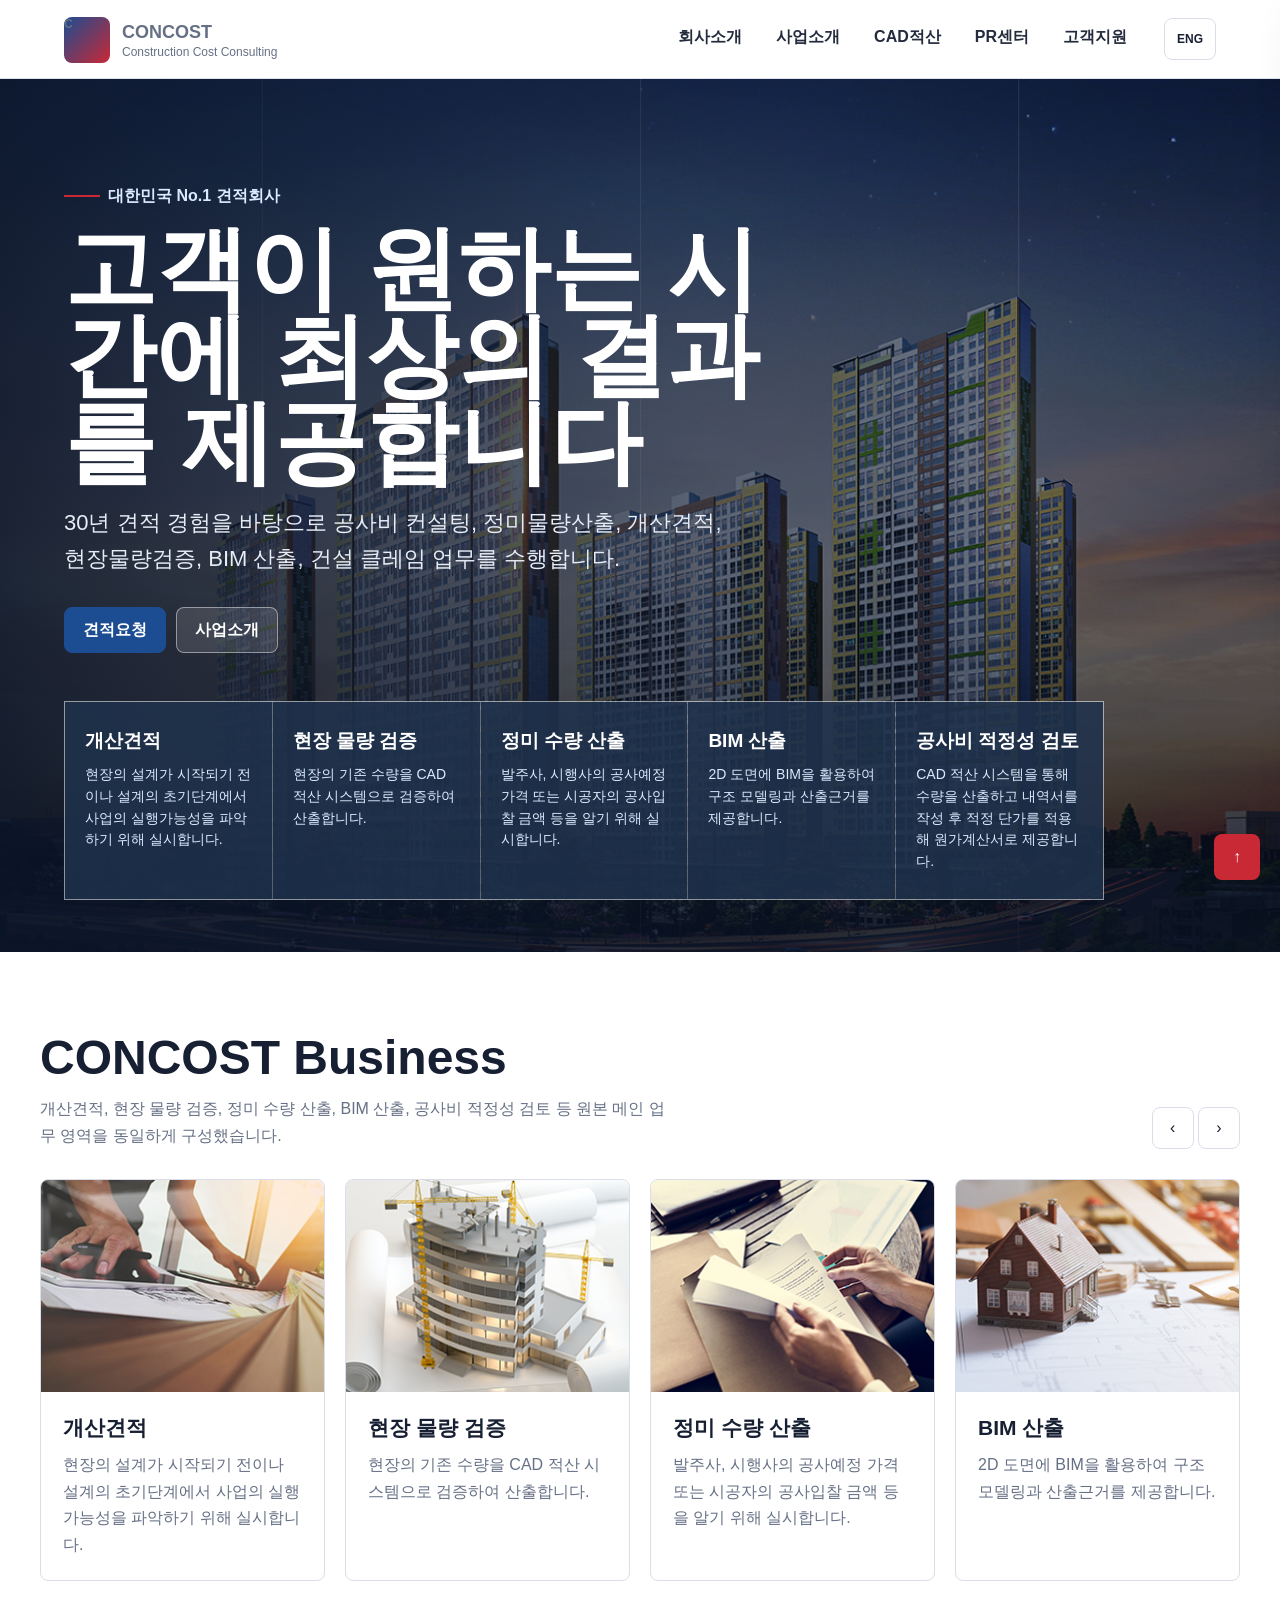
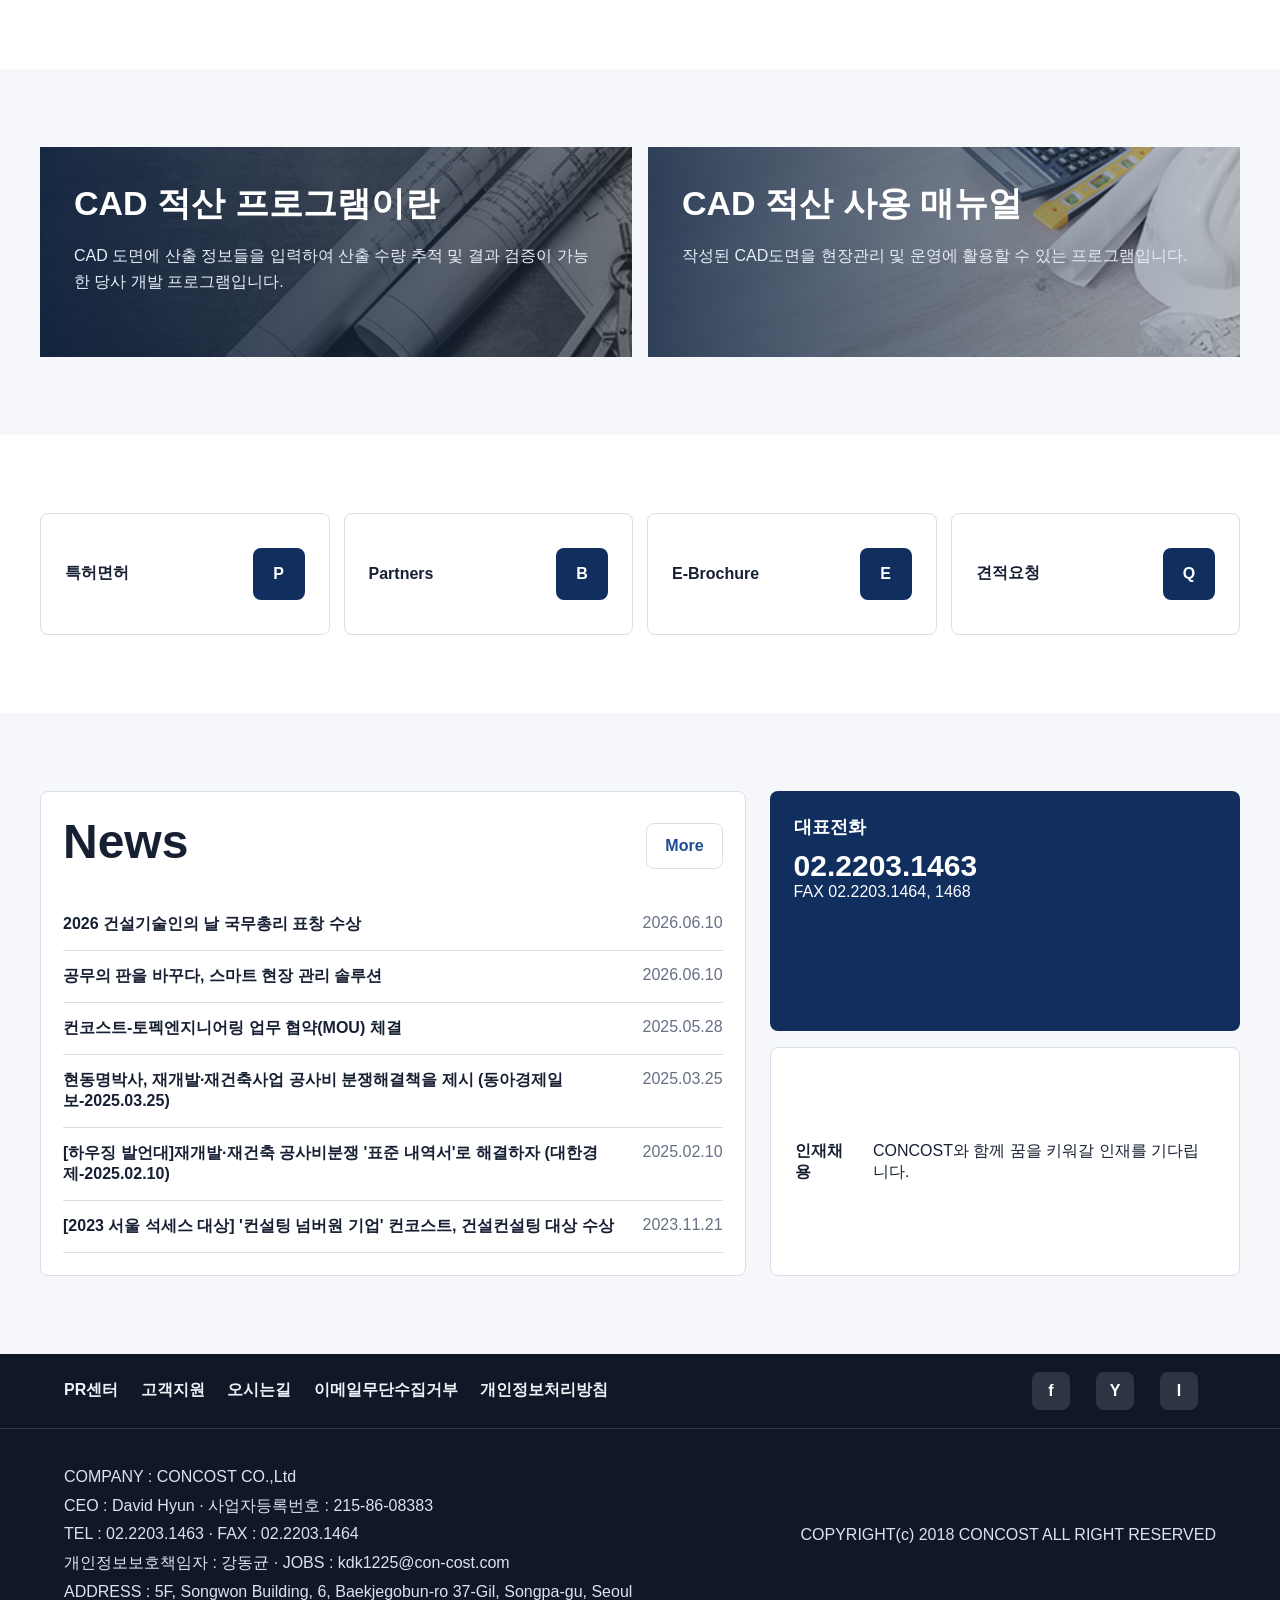
==== index.html @ 02d7a887 "Align pages with original CONCOST navigation" ====
<!doctype html>
<html lang="ko">
  <head>
    <meta charset="utf-8">
    <meta name="viewport" content="width=device-width, initial-scale=1">
    <title>CON COST</title>
    <meta name="description" content="공사비 컨설팅, 수량산출, 개산견적, 현장물량검증 전문 기업 CONCOST 웹사이트 복제본">
    <meta property="og:type" content="website">
    <meta property="og:title" content="CON COST">
    <meta property="og:description" content="공사비 컨설팅, 수량산출, CAD 적산, 견적요청">
    <meta property="og:image" content="images/main/visual0.jpg">
    <link rel="stylesheet" href="styles.css?v=20260616-2">
  </head>
  <body>
    <div id="app"></div>
    <script src="app.js?v=20260616-2"></script>
  </body>
</html>
---- styles.css ----
:root {
  --ink: #172033;
  --muted: #667085;
  --line: #d9dee8;
  --soft: #f5f7fb;
  --panel: #ffffff;
  --brand: #1c4d92;
  --brand-dark: #102f5e;
  --accent: #c92835;
  --green: #287c5b;
  --gold: #b27a28;
  --shadow: 0 16px 40px rgba(23, 32, 51, 0.12);
  --radius: 8px;
  font-family: "Pretendard", "Noto Sans KR", "Malgun Gothic", Arial, sans-serif;
}

* {
  box-sizing: border-box;
}

html {
  scroll-behavior: smooth;
}

body {
  margin: 0;
  color: var(--ink);
  background: #ffffff;
}

body.drawer-open {
  overflow: hidden;
}

a {
  color: inherit;
  text-decoration: none;
}

button,
input,
select,
textarea {
  font: inherit;
}

button {
  cursor: pointer;
}

.site-header {
  position: sticky;
  top: 0;
  z-index: 30;
  background: rgba(255, 255, 255, 0.96);
  border-bottom: 1px solid rgba(217, 222, 232, 0.85);
  backdrop-filter: blur(10px);
}

.topbar {
  display: flex;
  align-items: center;
  justify-content: space-between;
  gap: 20px;
  max-width: 1200px;
  min-height: 78px;
  margin: 0 auto;
  padding: 0 24px;
}

.brand {
  display: inline-flex;
  align-items: center;
  gap: 12px;
  min-width: 170px;
}

.brand-mark {
  display: grid;
  width: 46px;
  height: 46px;
  place-items: center;
  color: #fff;
  font-weight: 900;
  background: linear-gradient(135deg, var(--brand), var(--accent));
  border-radius: 8px;
}

.brand strong {
  display: block;
  font-size: 18px;
  letter-spacing: 0;
}

.brand span {
  display: block;
  margin-top: 2px;
  color: var(--muted);
  font-size: 12px;
}

.desktop-nav {
  display: flex;
  align-self: stretch;
  margin-left: auto;
}

.nav-item {
  position: relative;
  display: flex;
  align-items: center;
}

.nav-link {
  display: flex;
  align-items: center;
  height: 100%;
  padding: 0 17px;
  font-weight: 700;
  color: #232b3d;
  border-bottom: 3px solid transparent;
}

.nav-item:hover .nav-link,
.nav-link.active {
  color: var(--brand);
  border-bottom-color: var(--accent);
}

.dropdown {
  position: absolute;
  top: 78px;
  left: 50%;
  display: none;
  min-width: 220px;
  padding: 10px;
  background: #fff;
  border: 1px solid var(--line);
  border-radius: var(--radius);
  box-shadow: var(--shadow);
  transform: translateX(-50%);
}

.nav-item:hover .dropdown {
  display: block;
}

.dropdown a {
  display: block;
  padding: 11px 12px;
  color: #334155;
  border-radius: 6px;
}

.dropdown a:hover {
  color: var(--brand);
  background: var(--soft);
}

.subgroup {
  margin-top: 8px;
  padding-top: 8px;
  border-top: 1px solid var(--line);
}

.subgroup-title {
  display: block;
  padding: 4px 12px;
  color: var(--muted);
  font-size: 12px;
  font-weight: 800;
}

.header-actions {
  display: flex;
  align-items: center;
  gap: 8px;
}

.lang-toggle,
.menu-button,
.icon-button {
  display: inline-grid;
  min-width: 42px;
  height: 42px;
  place-items: center;
  color: var(--ink);
  background: #fff;
  border: 1px solid var(--line);
  border-radius: 8px;
}

.lang-toggle {
  padding: 0 12px;
  font-size: 12px;
  font-weight: 900;
  text-transform: uppercase;
}

.menu-button {
  display: none;
}

.drawer-backdrop {
  position: fixed;
  inset: 0;
  z-index: 38;
  display: none;
  background: rgba(15, 23, 42, 0.45);
}

.drawer {
  position: fixed;
  top: 0;
  right: 0;
  z-index: 40;
  width: min(88vw, 360px);
  height: 100dvh;
  padding: 22px;
  overflow-y: auto;
  background: #fff;
  box-shadow: var(--shadow);
  transform: translateX(105%);
  transition: transform 0.25s ease;
}

.drawer.open {
  transform: translateX(0);
}

.drawer-backdrop.open {
  display: block;
}

.drawer-head {
  display: flex;
  align-items: center;
  justify-content: space-between;
  margin-bottom: 22px;
}

.drawer-nav details {
  border-bottom: 1px solid var(--line);
}

.drawer-nav summary {
  padding: 15px 0;
  font-weight: 800;
  list-style: none;
  cursor: pointer;
}

.drawer-nav summary::-webkit-details-marker {
  display: none;
}

.drawer-nav a {
  display: block;
  padding: 10px 12px;
  color: #334155;
}

.drawer-group {
  display: block;
  padding: 10px 12px 4px;
  color: var(--brand);
  font-size: 13px;
}

.hero {
  position: relative;
  min-height: clamp(620px, 82vh, 780px);
  color: #fff;
  overflow: hidden;
  background: #111827;
}

.hero-bg {
  position: absolute;
  inset: 0;
  background-position: center;
  background-size: cover;
  transition: opacity 0.35s ease;
}

.hero-bg::after {
  position: absolute;
  inset: 0;
  content: "";
  background:
    linear-gradient(90deg, rgba(10, 20, 40, 0.88), rgba(10, 20, 40, 0.42) 55%, rgba(10, 20, 40, 0.2)),
    linear-gradient(0deg, rgba(10, 20, 40, 0.68), transparent 45%);
}

.hero-inner {
  position: relative;
  z-index: 1;
  max-width: 1200px;
  margin: 0 auto;
  padding: 104px 24px 52px;
}

.eyebrow {
  display: inline-flex;
  align-items: center;
  gap: 8px;
  margin-bottom: 18px;
  color: #dbeafe;
  font-weight: 800;
}

.eyebrow::before {
  width: 36px;
  height: 2px;
  content: "";
  background: var(--accent);
}

.hero h1 {
  max-width: 780px;
  margin: 0 0 18px;
  font-size: clamp(44px, 8vw, 92px);
  line-height: 0.95;
  letter-spacing: 0;
}

.hero p {
  max-width: 660px;
  margin: 0 0 30px;
  color: #e6edf7;
  font-size: clamp(17px, 2.2vw, 22px);
  line-height: 1.65;
}

.hero-actions {
  display: flex;
  flex-wrap: wrap;
  gap: 10px;
  margin-bottom: 48px;
}

.button {
  display: inline-flex;
  align-items: center;
  justify-content: center;
  min-height: 46px;
  padding: 0 18px;
  color: #fff;
  font-weight: 800;
  background: var(--brand);
  border: 1px solid var(--brand);
  border-radius: 8px;
}

.button:hover {
  filter: brightness(1.06);
}

.button.secondary {
  color: #fff;
  background: rgba(255, 255, 255, 0.12);
  border-color: rgba(255, 255, 255, 0.45);
}

.button.ghost {
  color: var(--brand);
  background: #fff;
  border-color: var(--line);
}

.quick-grid {
  display: grid;
  grid-template-columns: repeat(5, minmax(130px, 1fr));
  gap: 1px;
  max-width: 1040px;
  background: rgba(255, 255, 255, 0.32);
  border: 1px solid rgba(255, 255, 255, 0.32);
}

.quick-card {
  min-height: 168px;
  padding: 26px 20px;
  background: rgba(11, 31, 61, 0.78);
  transition: background 0.2s ease, transform 0.2s ease;
}

.quick-card:hover {
  background: rgba(201, 40, 53, 0.84);
  transform: translateY(-3px);
}

.quick-card strong {
  display: block;
  margin-bottom: 10px;
  font-size: 19px;
}

.quick-card span {
  color: #dbeafe;
  font-size: 14px;
  line-height: 1.55;
}

.section {
  padding: 78px 24px;
}

.section.alt {
  background: var(--soft);
}

.container {
  max-width: 1200px;
  margin: 0 auto;
}

.section-head {
  display: flex;
  align-items: end;
  justify-content: space-between;
  gap: 20px;
  margin-bottom: 30px;
}

.section-head h2,
.sub-title h1 {
  margin: 0;
  font-size: clamp(30px, 4vw, 48px);
  letter-spacing: 0;
}

.section-head p,
.sub-title p {
  max-width: 640px;
  margin: 10px 0 0;
  color: var(--muted);
  line-height: 1.7;
}

.business-rail {
  position: relative;
  overflow: hidden;
}

.business-track {
  display: grid;
  grid-auto-columns: calc((100% - 60px) / 4);
  grid-auto-flow: column;
  gap: 20px;
  overflow-x: auto;
  scroll-snap-type: x mandatory;
  scrollbar-width: thin;
  padding-bottom: 10px;
}

.service-card,
.info-card,
.board-card,
.download-card {
  background: #fff;
  border: 1px solid var(--line);
  border-radius: var(--radius);
  overflow: hidden;
}

.service-card {
  scroll-snap-align: start;
}

.service-card img {
  width: 100%;
  aspect-ratio: 4 / 3;
  object-fit: cover;
  display: block;
}

.service-card .body,
.info-card,
.board-card,
.download-card {
  padding: 22px;
}

.service-card h3,
.info-card h3,
.board-card h3,
.download-card h3 {
  margin: 0 0 10px;
  font-size: 21px;
}

.service-card p,
.info-card p,
.board-card p,
.download-card p {
  margin: 0;
  color: var(--muted);
  line-height: 1.65;
}

.banner-pair {
  display: grid;
  grid-template-columns: repeat(2, 1fr);
  gap: 16px;
}

.feature-banner {
  position: relative;
  min-height: 210px;
  padding: 34px;
  overflow: hidden;
  color: #fff;
  background-position: center;
  background-size: cover;
}

.feature-banner::before {
  position: absolute;
  inset: 0;
  content: "";
  background: linear-gradient(90deg, rgba(11, 31, 61, 0.84), rgba(11, 31, 61, 0.24));
}

.feature-banner > * {
  position: relative;
  z-index: 1;
}

.feature-banner h3 {
  max-width: 520px;
  margin: 0 0 12px;
  font-size: clamp(24px, 3vw, 34px);
}

.feature-banner p {
  max-width: 520px;
  color: #e7eef8;
  line-height: 1.65;
}

.gateway {
  display: grid;
  grid-template-columns: repeat(4, 1fr);
  gap: 14px;
}

.gate-link {
  display: flex;
  min-height: 122px;
  align-items: center;
  justify-content: space-between;
  gap: 18px;
  padding: 24px;
  background: #fff;
  border: 1px solid var(--line);
  border-radius: var(--radius);
}

.gate-link:hover {
  border-color: var(--brand);
  box-shadow: var(--shadow);
}

.gate-icon {
  display: grid;
  width: 52px;
  height: 52px;
  place-items: center;
  color: #fff;
  font-weight: 900;
  background: var(--brand-dark);
  border-radius: 8px;
}

.latest-grid {
  display: grid;
  grid-template-columns: 1.2fr 0.8fr;
  gap: 24px;
}

.news-list {
  margin: 0;
  padding: 0;
  list-style: none;
}

.news-list li {
  display: grid;
  grid-template-columns: 1fr auto;
  gap: 18px;
  padding: 15px 0;
  border-bottom: 1px solid var(--line);
}

.news-list a {
  font-weight: 700;
}

.news-list time {
  color: var(--muted);
  white-space: nowrap;
}

.contact-box {
  display: grid;
  gap: 16px;
}

.contact-panel {
  padding: 24px;
  color: #fff;
  background: var(--brand-dark);
  border-radius: var(--radius);
}

.contact-panel strong {
  display: block;
  margin-bottom: 10px;
  font-size: 18px;
}

.contact-panel .tel {
  font-size: 30px;
  font-weight: 900;
}

.sub-hero {
  color: #fff;
  background:
    linear-gradient(90deg, rgba(16, 47, 94, 0.9), rgba(16, 47, 94, 0.45)),
    var(--sub-image, url("./images/sub/sub-visual1.jpg")) center / cover;
}

.sub-hero .container {
  min-height: 270px;
  display: flex;
  flex-direction: column;
  justify-content: center;
  padding: 46px 24px;
}

.breadcrumb {
  display: flex;
  flex-wrap: wrap;
  gap: 8px;
  margin-bottom: 22px;
  color: #dbeafe;
  font-size: 14px;
}

.breadcrumb span::after {
  content: "/";
  margin-left: 8px;
  opacity: 0.55;
}

.breadcrumb span:last-child::after {
  display: none;
}

.sub-title h1 {
  color: #fff;
}

.sub-title p {
  color: #e6edf7;
}

.tabs {
  display: flex;
  flex-wrap: wrap;
  gap: 8px;
  margin-bottom: 28px;
}

.tab {
  padding: 10px 14px;
  color: #475569;
  background: #fff;
  border: 1px solid var(--line);
  border-radius: 8px;
}

.tab.active {
  color: #fff;
  background: var(--brand);
  border-color: var(--brand);
}

.grid-2,
.grid-3 {
  display: grid;
  gap: 18px;
}

.grid-2 {
  grid-template-columns: repeat(2, minmax(0, 1fr));
}

.grid-3 {
  grid-template-columns: repeat(3, minmax(0, 1fr));
}

.timeline {
  display: grid;
  gap: 14px;
  margin: 0;
  padding: 0;
  list-style: none;
}

.timeline li {
  display: grid;
  grid-template-columns: 90px 1fr;
  gap: 18px;
  padding: 18px;
  background: #fff;
  border: 1px solid var(--line);
  border-radius: var(--radius);
}

.timeline strong {
  color: var(--brand);
}

.org-chart {
  display: grid;
  grid-template-columns: repeat(4, 1fr);
  gap: 14px;
}

.org-node {
  padding: 20px;
  text-align: center;
  background: #fff;
  border: 1px solid var(--line);
  border-radius: var(--radius);
}

.org-node.primary {
  grid-column: 1 / -1;
  color: #fff;
  background: var(--brand-dark);
}

.map-panel {
  display: grid;
  min-height: 280px;
  place-items: center;
  color: #fff;
  text-align: center;
  background:
    linear-gradient(135deg, rgba(28, 77, 146, 0.9), rgba(40, 124, 91, 0.78)),
    url("./images/main/visual2.jpg") center / cover;
  border-radius: var(--radius);
}

.cad-feature {
  text-align: center;
}

.cad-feature img {
  max-width: 100%;
  height: 92px;
  object-fit: contain;
  margin-bottom: 14px;
}

.cad-feature .badge {
  display: inline-grid;
  width: 72px;
  height: 72px;
  margin-bottom: 14px;
  place-items: center;
  color: #fff;
  font-weight: 900;
  background: var(--green);
  border-radius: 8px;
}

.board-tools {
  display: flex;
  align-items: center;
  justify-content: space-between;
  gap: 14px;
  margin-bottom: 18px;
}

.search-box {
  display: flex;
  gap: 8px;
  width: min(100%, 520px);
}

.search-box select,
.search-box input,
.form-grid input,
.form-grid select,
.form-grid textarea {
  min-height: 44px;
  width: 100%;
  padding: 10px 12px;
  color: var(--ink);
  background: #fff;
  border: 1px solid var(--line);
  border-radius: 8px;
}

.search-box button {
  min-width: 76px;
  color: #fff;
  background: var(--brand);
  border: 0;
  border-radius: 8px;
}

.board-table {
  width: 100%;
  border-collapse: collapse;
  background: #fff;
  border-top: 2px solid var(--brand-dark);
}

.board-table th,
.board-table td {
  padding: 15px 12px;
  text-align: center;
  border-bottom: 1px solid var(--line);
}

.board-table th {
  color: #334155;
  background: #f8fafc;
}

.board-table td.title {
  text-align: left;
  font-weight: 700;
}

.board-table tr:hover td {
  background: #fbfdff;
}

.pagination {
  display: flex;
  justify-content: center;
  gap: 6px;
  margin-top: 22px;
}

.pagination button {
  min-width: 40px;
  height: 40px;
  background: #fff;
  border: 1px solid var(--line);
  border-radius: 8px;
}

.pagination button.active {
  color: #fff;
  background: var(--brand);
  border-color: var(--brand);
}

.detail-head {
  padding-bottom: 18px;
  border-bottom: 1px solid var(--line);
}

.detail-head h2 {
  margin: 0 0 12px;
  font-size: clamp(26px, 4vw, 38px);
}

.detail-meta {
  display: flex;
  flex-wrap: wrap;
  gap: 12px;
  color: var(--muted);
}

.detail-body {
  padding: 30px 0;
  color: #334155;
  line-height: 1.9;
}

.privacy-box {
  max-height: 210px;
  overflow: auto;
  padding: 18px;
  color: #475569;
  line-height: 1.75;
  background: #f8fafc;
  border: 1px solid var(--line);
  border-radius: var(--radius);
}

.form-grid {
  display: grid;
  grid-template-columns: 150px 1fr;
  gap: 12px 18px;
  align-items: center;
  margin-top: 18px;
}

.form-grid label {
  font-weight: 800;
}

.form-grid textarea {
  min-height: 160px;
  resize: vertical;
}

.field-row {
  display: grid;
  grid-template-columns: 1fr auto 1fr minmax(120px, 160px);
  gap: 8px;
  align-items: center;
}

.phone-row {
  display: grid;
  grid-template-columns: 1fr auto 1fr auto 1fr;
  gap: 8px;
  align-items: center;
}

.agree-line {
  display: flex;
  gap: 8px;
  align-items: center;
  margin-top: 12px;
  font-weight: 700;
}

.form-message {
  margin-top: 16px;
  padding: 14px;
  border-radius: var(--radius);
  display: none;
}

.form-message.ok {
  display: block;
  color: #14532d;
  background: #dcfce7;
}

.form-message.error {
  display: block;
  color: #7f1d1d;
  background: #fee2e2;
}

.site-footer {
  color: #dbe3ef;
  background: #101828;
}

.footer-links {
  border-bottom: 1px solid rgba(255, 255, 255, 0.12);
}

.footer-links .container,
.footer-body {
  display: flex;
  flex-wrap: wrap;
  align-items: center;
  justify-content: space-between;
  gap: 18px;
}

.footer-links .container {
  padding: 18px 24px;
}

.footer-links a {
  margin-right: 18px;
  color: #eef2f7;
  font-weight: 700;
}

.footer-body {
  max-width: 1200px;
  margin: 0 auto;
  padding: 34px 24px;
}

.footer-body address {
  font-style: normal;
  line-height: 1.8;
}

.sns {
  display: flex;
  gap: 8px;
}

.sns a {
  display: grid;
  width: 38px;
  height: 38px;
  place-items: center;
  color: #fff;
  font-weight: 900;
  background: rgba(255, 255, 255, 0.12);
  border-radius: 8px;
}

.gotop {
  position: fixed;
  right: 20px;
  bottom: 20px;
  z-index: 25;
  display: grid;
  width: 46px;
  height: 46px;
  place-items: center;
  color: #fff;
  background: var(--accent);
  border: 0;
  border-radius: 8px;
  box-shadow: var(--shadow);
}

.empty {
  padding: 34px;
  color: var(--muted);
  text-align: center;
  background: #fff;
  border: 1px solid var(--line);
  border-radius: var(--radius);
}

.asset-page-image {
  display: block;
  width: 100%;
  max-width: 100%;
  border: 1px solid var(--line);
  border-radius: var(--radius);
  background: #fff;
}

.asset-page-image.wide {
  margin-bottom: 22px;
}

.sign-image {
  display: block;
  width: 140px;
  margin-top: 24px;
  margin-left: auto;
}

.origin-list {
  margin: 12px 0 0;
  padding-left: 20px;
  color: #475569;
  line-height: 1.85;
}

.block-title {
  margin: 34px 0 16px;
  font-size: 24px;
}

.business-detail {
  display: grid;
  grid-template-columns: minmax(0, 1.05fr) minmax(320px, 0.95fr);
  gap: 22px;
  align-items: start;
}

.detail-media {
  display: grid;
  gap: 12px;
}

.detail-media img {
  width: 100%;
  border: 1px solid var(--line);
  border-radius: var(--radius);
  background: #fff;
}

.result-grid,
.certificate-grid {
  display: grid;
  grid-template-columns: repeat(3, minmax(0, 1fr));
  gap: 14px;
}

.result-card {
  display: grid;
  gap: 8px;
  min-height: 150px;
  padding: 20px;
  background: #fff;
  border: 1px solid var(--line);
  border-radius: var(--radius);
}

.result-card strong {
  font-size: 18px;
}

.result-card span {
  color: var(--muted);
}

@media (max-width: 980px) {
  .desktop-nav {
    display: none;
  }

  .menu-button {
    display: inline-grid;
  }

  .hero {
    min-height: auto;
  }

  .quick-grid,
  .gateway,
  .grid-3,
  .org-chart {
    grid-template-columns: repeat(2, 1fr);
  }

  .business-track {
    grid-auto-columns: calc((100% - 20px) / 2);
  }

  .latest-grid,
  .banner-pair,
  .grid-2,
  .business-detail {
    grid-template-columns: 1fr;
  }

  .result-grid,
  .certificate-grid {
    grid-template-columns: repeat(2, minmax(0, 1fr));
  }
}

@media (max-width: 680px) {
  .topbar {
    min-height: 68px;
    padding: 0 16px;
  }

  .brand span {
    display: none;
  }

  .hero-inner {
    padding: 74px 18px 34px;
  }

  .quick-grid,
  .gateway,
  .grid-3,
  .org-chart,
  .result-grid,
  .certificate-grid {
    grid-template-columns: 1fr;
  }

  .quick-card {
    min-height: 120px;
  }

  .section {
    padding: 54px 18px;
  }

  .section-head,
  .board-tools {
    align-items: stretch;
    flex-direction: column;
  }

  .business-track {
    grid-auto-columns: 85%;
  }

  .sub-hero .container {
    min-height: 220px;
    padding: 34px 18px;
  }

  .board-table thead {
    display: none;
  }

  .board-table,
  .board-table tbody,
  .board-table tr,
  .board-table td {
    display: block;
    width: 100%;
  }

  .board-table tr {
    border-bottom: 1px solid var(--line);
  }

  .board-table td {
    display: flex;
    justify-content: space-between;
    gap: 14px;
    border-bottom: 0;
    text-align: right;
  }

  .board-table td::before {
    content: attr(data-label);
    color: var(--muted);
    font-weight: 800;
  }

  .board-table td.title {
    text-align: right;
  }

  .search-box,
  .field-row,
  .phone-row,
  .form-grid {
    grid-template-columns: 1fr;
  }

  .field-row span,
  .phone-row span {
    display: none;
  }

  .form-grid label {
    margin-top: 8px;
  }
}
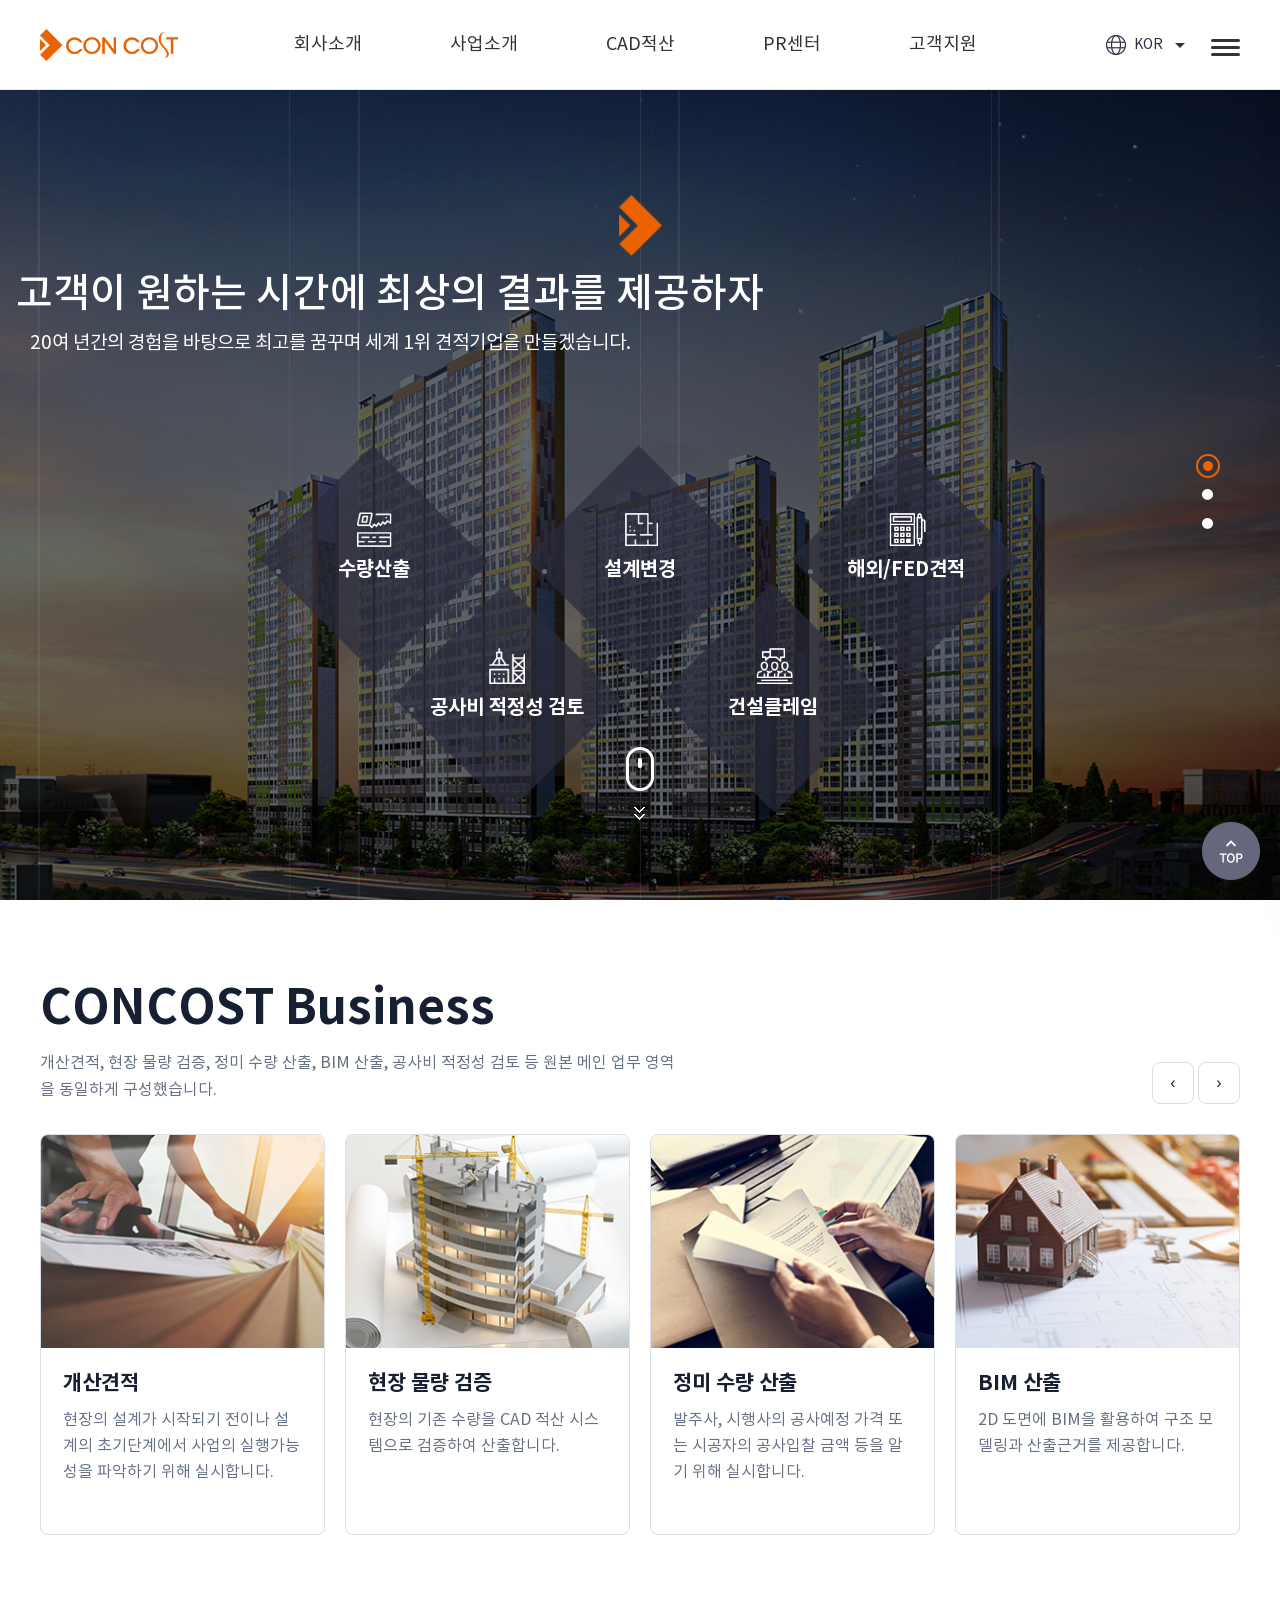
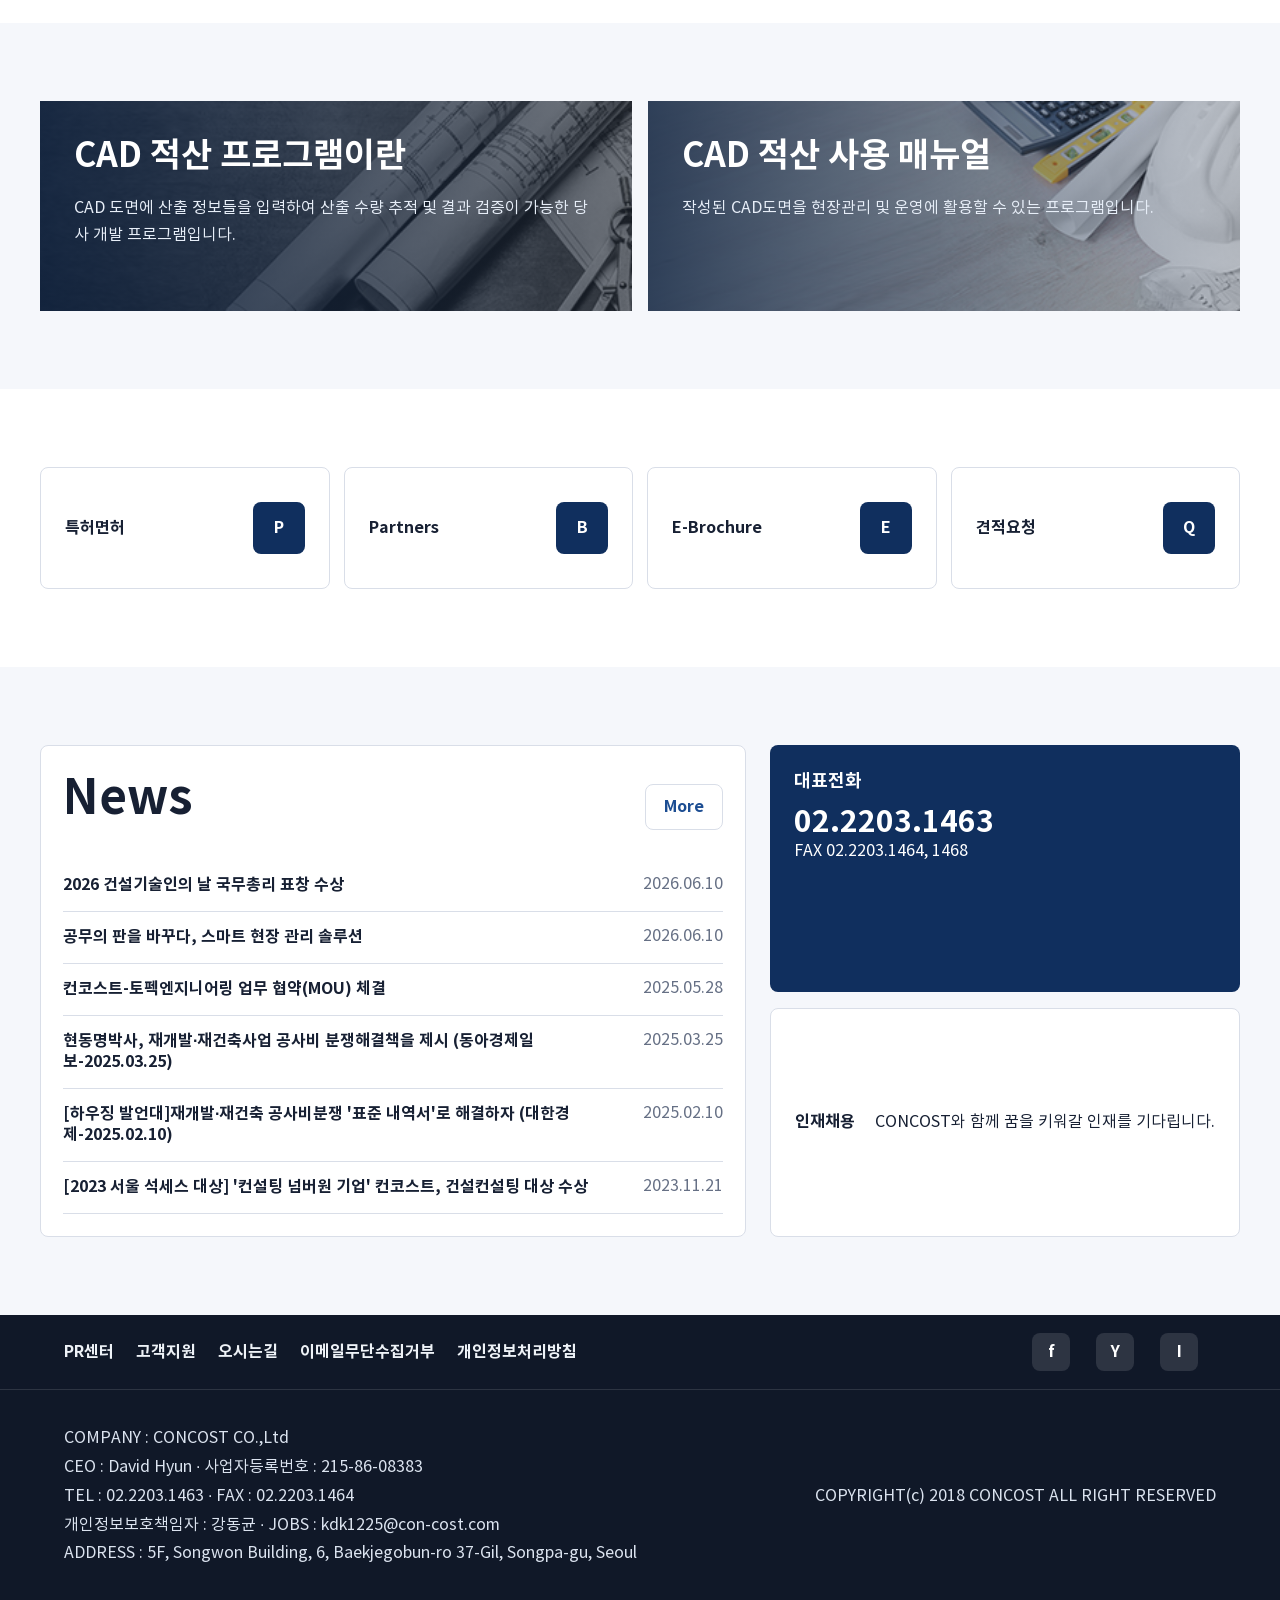
==== commit 9c58d0ea: "Match original header and hero styling" ====
--- a/index.html
+++ b/index.html
@@ -9,10 +9,10 @@
     <meta property="og:title" content="CON COST">
     <meta property="og:description" content="공사비 컨설팅, 수량산출, CAD 적산, 견적요청">
     <meta property="og:image" content="images/main/visual0.jpg">
-    <link rel="stylesheet" href="styles.css?v=20260616-2">
+    <link rel="stylesheet" href="styles.css?v=20260616-4">
   </head>
   <body>
     <div id="app"></div>
-    <script src="app.js?v=20260616-2"></script>
+    <script src="app.js?v=20260616-4"></script>
   </body>
 </html>
--- a/styles.css
+++ b/styles.css
@@ -11,7 +11,37 @@
   --gold: #b27a28;
   --shadow: 0 16px 40px rgba(23, 32, 51, 0.12);
   --radius: 8px;
-  font-family: "Pretendard", "Noto Sans KR", "Malgun Gothic", Arial, sans-serif;
+  font-family: noto, "Noto Sans KR", "Malgun Gothic", Arial, sans-serif;
+}
+
+@font-face {
+  font-family: noto;
+  src: url("./font/notokr-regular.woff") format("woff");
+  font-weight: 400;
+}
+
+@font-face {
+  font-family: noto;
+  src: url("./font/notokr-light.woff") format("woff");
+  font-weight: 100;
+}
+
+@font-face {
+  font-family: noto;
+  src: url("./font/notokr-demilight.woff") format("woff");
+  font-weight: 200;
+}
+
+@font-face {
+  font-family: noto;
+  src: url("./font/notokr-medium.woff") format("woff");
+  font-weight: 300;
+}
+
+@font-face {
+  font-family: noto;
+  src: url("./font/notokr-bold.woff") format("woff");
+  font-weight: 600;
 }
 
 * {
@@ -1244,3 +1274,558 @@
     margin-top: 8px;
   }
 }
+
+/* Original CONCOST header and main visual alignment */
+body,
+button,
+input,
+select,
+textarea {
+  font-family: noto, dotum, gullim, Tahoma, Arial, Helvetica, sans-serif;
+}
+
+.site-header {
+  position: relative;
+  z-index: 80;
+  height: 90px;
+  background: #fff;
+  border-bottom: 1px solid rgba(0, 0, 0, 0.1);
+  backdrop-filter: none;
+}
+
+.topbar {
+  position: relative;
+  width: 1200px;
+  max-width: none;
+  height: 90px;
+  min-height: 90px;
+  margin: 0 auto;
+  padding: 0;
+}
+
+.brand {
+  position: absolute;
+  top: 29px;
+  left: 0;
+  display: block;
+  min-width: 0;
+  height: 32px;
+  line-height: 0;
+}
+
+.brand-logo {
+  display: block;
+  width: auto;
+  height: 32px;
+}
+
+.desktop-nav {
+  position: absolute;
+  top: 0;
+  left: 210px;
+  display: flex;
+  align-self: auto;
+  height: 90px;
+  margin-left: 0;
+}
+
+.nav-item {
+  display: inline-block;
+}
+
+.nav-link {
+  height: 90px;
+  padding: 0 44px;
+  color: #333;
+  font-size: 18px;
+  font-weight: 400;
+  line-height: 90px;
+  border-bottom: 0;
+}
+
+.nav-item:hover .nav-link,
+.nav-link.active {
+  color: #eb6300;
+  border-bottom: 0;
+}
+
+.dropdown {
+  display: none !important;
+}
+
+.header-actions {
+  position: absolute;
+  top: 25px;
+  right: 0;
+  gap: 26px;
+}
+
+.lang-toggle {
+  min-width: 79px;
+  height: 40px;
+  padding: 0 22px 0 28px;
+  color: #2e3144;
+  font-size: 14px;
+  font-weight: 400;
+  line-height: 40px;
+  text-transform: uppercase;
+  background:
+    url("./images/layout/hd-lan-ico.png") no-repeat 0 center,
+    url("./images/layout/hd-lan-spr.png") no-repeat right center;
+  border: 0;
+  border-radius: 0;
+}
+
+.menu-button {
+  display: grid;
+  width: 29px;
+  min-width: 29px;
+  height: 21px;
+  margin-top: 9px;
+  padding: 0;
+  place-items: stretch;
+  background: none;
+  border: 0;
+  border-radius: 0;
+}
+
+.menu-button span {
+  display: block;
+  width: 29px;
+  height: 3px;
+  background: #333;
+  border-radius: 2px;
+}
+
+.menu-button.active span { background: #333; }
+
+.mega-menu {
+  position: absolute;
+  top: 90px;
+  left: 0;
+  z-index: 91;
+  display: none;
+  width: 100%;
+  background: #fff;
+  border-top: 1px solid #ddd;
+  border-bottom: 3px solid #42445b;
+}
+
+.mega-menu.open {
+  display: block;
+}
+
+.mega-inner {
+  display: grid;
+  width: 1200px;
+  margin: 0 auto;
+  grid-template-columns: repeat(5, 1fr);
+  border-right: 1px solid #e8e8e8;
+}
+
+.mega-column {
+  min-height: 216px;
+  padding: 25px 0;
+  text-align: center;
+  border-left: 1px solid #e8e8e8;
+}
+
+.mega-title {
+  display: block;
+  margin-bottom: 15px;
+  color: #eb6300;
+  font-size: 18px;
+  font-weight: 600;
+  text-align: center;
+}
+
+.mega-links a {
+  display: block;
+  color: #555;
+  font-size: 15px;
+  line-height: 25px;
+  text-align: center;
+}
+
+.mega-links a:hover {
+  color: #eb6300;
+  text-decoration: none;
+}
+
+.original-hero {
+  position: relative;
+  height: calc(100vh - 90px);
+  min-height: 620px;
+  max-height: 900px;
+  overflow: hidden;
+  background: #0b1527;
+}
+
+.original-hero .hero-bg {
+  position: absolute;
+  inset: 0;
+  background-position: center center;
+  background-size: cover;
+}
+
+.original-hero .hero-bg::after {
+  position: absolute;
+  inset: 0;
+  content: "";
+  background: rgba(0, 0, 0, 0.38);
+}
+
+.hero-grid-lines {
+  position: absolute;
+  inset: 0;
+  z-index: 1;
+  pointer-events: none;
+  background-image: linear-gradient(to right, rgba(255, 255, 255, 0.13) 1px, transparent 1px);
+  background-size: calc(100% / 4) 100%;
+  background-position: 4% 0;
+}
+
+.hero-title-block {
+  position: absolute;
+  top: 105px;
+  left: 0;
+  z-index: 3;
+  width: 100%;
+  text-align: center;
+}
+
+.hero-symbol {
+  display: block;
+  width: 43px;
+  height: auto;
+  margin: 0 auto;
+}
+
+.hero-title-block h1 {
+  margin: 15px 0 0;
+  color: #fff;
+  font-size: 40px;
+  font-weight: 300;
+  line-height: 1.2;
+  letter-spacing: 0;
+  text-align: center;
+}
+
+.hero-title-block p {
+  margin: 10px 0 0;
+  color: #fff;
+  font-size: 19px;
+  font-weight: 400;
+  line-height: 1.5;
+  letter-spacing: 0;
+  text-align: center;
+}
+
+.visual-menu {
+  position: absolute;
+  top: 390px;
+  left: 50%;
+  z-index: 3;
+  width: 760px;
+  height: 330px;
+  margin: 0;
+  padding: 0;
+  transform: translateX(-50%);
+}
+
+.visual-menu li {
+  position: absolute;
+  width: 164px;
+  height: 160px;
+  padding-top: 25px;
+  text-align: center;
+  box-sizing: border-box;
+}
+
+.visual-menu .mn1 { left: 32px; top: 0; }
+.visual-menu .mn2 { left: 298px; top: 0; }
+.visual-menu .mn3 { left: 564px; top: 0; }
+.visual-menu .mn4 { left: 165px; top: 138px; }
+.visual-menu .mn5 { left: 431px; top: 138px; }
+
+.visual-menu li i {
+  position: absolute;
+  inset: 0;
+  z-index: 1;
+  display: block;
+  background: rgba(42, 43, 60, 0.7);
+  transform: rotate(45deg);
+  transition: transform 0.12s ease, background 0.12s ease;
+}
+
+.visual-link {
+  position: absolute;
+  inset: 0;
+  z-index: 4;
+  transform: rotate(45deg);
+}
+
+.visual-icon {
+  position: relative;
+  z-index: 2;
+  display: block;
+  max-height: 47px;
+  margin: 0 auto;
+}
+
+.visual-menu strong {
+  position: relative;
+  z-index: 2;
+  display: block;
+  margin-top: 5px;
+  color: #fff;
+  font-size: 20px;
+  font-weight: 600;
+  letter-spacing: 0;
+}
+
+.visual-menu span {
+  position: relative;
+  left: 50%;
+  z-index: 2;
+  display: none;
+  width: 220px;
+  margin-top: 5px;
+  margin-left: -110px;
+  color: #fff;
+  font-size: 14px;
+  font-weight: 200;
+  line-height: 20px;
+  letter-spacing: 0;
+  white-space: nowrap;
+}
+
+.visual-menu li::after {
+  position: absolute;
+  bottom: 10px;
+  left: 50%;
+  z-index: 2;
+  display: none;
+  width: 25px;
+  height: 26px;
+  margin-left: -13px;
+  content: "";
+  background: url("./images/main/vis-more.png") no-repeat center / contain;
+}
+
+.visual-menu li:hover {
+  z-index: 5;
+}
+
+.visual-menu li:hover i {
+  background: rgba(229, 86, 0, 0.95);
+  transform: rotate(45deg) scale(1.3);
+}
+
+.visual-menu li:hover .visual-icon {
+  display: none;
+}
+
+.visual-menu li:hover strong {
+  margin-top: 35px;
+  font-size: 22px;
+}
+
+.visual-menu li:hover span,
+.visual-menu li:hover::after {
+  display: block;
+}
+
+.hero-pager {
+  position: absolute;
+  top: 50%;
+  right: 60px;
+  z-index: 4;
+  display: grid;
+  gap: 5px;
+  transform: translateY(-50%);
+}
+
+.hero-pager button {
+  width: 24px;
+  height: 24px;
+  padding: 0;
+  background: url("./images/main/vis-bull.png") no-repeat center;
+  border: 0;
+}
+
+.hero-pager button.active {
+  background-image: url("./images/main/vis-bull-on.png");
+}
+
+.hero-scroll {
+  position: absolute;
+  bottom: 80px;
+  left: 50%;
+  z-index: 4;
+  width: 28px;
+  margin-left: -14px;
+  animation: hero-scroll 1s ease infinite;
+}
+
+@keyframes hero-scroll {
+  0% { bottom: 80px; }
+  70% { bottom: 50px; }
+  100% { bottom: 80px; }
+}
+
+.gotop {
+  width: 58px;
+  height: 58px;
+  color: transparent;
+  background: url("./images/main/bodytop.png") no-repeat center / contain;
+  border-radius: 0;
+  box-shadow: none;
+}
+
+@media (max-width: 1240px) {
+  .topbar,
+  .mega-inner {
+    width: 1054px;
+  }
+
+  .desktop-nav {
+    left: 180px;
+  }
+
+  .nav-link {
+    padding: 0 32px;
+  }
+}
+
+@media (max-width: 1024px) {
+  .site-header {
+    position: fixed;
+    top: 0;
+    left: 0;
+    width: 100%;
+    height: 45px;
+  }
+
+  body {
+    padding-top: 45px;
+  }
+
+  .topbar {
+    width: auto;
+    height: 45px;
+    min-height: 45px;
+    padding: 0 10px;
+  }
+
+  .brand {
+    top: 10px;
+    left: 10px;
+    height: 25px;
+  }
+
+  .brand-logo {
+    height: 25px;
+  }
+
+  .desktop-nav,
+  .lang-toggle,
+  .mega-menu {
+    display: none;
+  }
+
+  .header-actions {
+    top: 12px;
+    right: 10px;
+  }
+
+  .menu-button {
+    width: 24px;
+    min-width: 24px;
+    height: 15px;
+    margin-top: 0;
+  }
+
+  .menu-button span {
+    width: 24px;
+    height: 2px;
+  }
+
+  .original-hero {
+    height: 620px;
+    min-height: 620px;
+  }
+
+  .hero-title-block {
+    top: 45px;
+    padding: 0 20px;
+    box-sizing: border-box;
+  }
+
+  .hero-title-block h1 {
+    font-size: 20px;
+  }
+
+  .hero-title-block p {
+    font-size: 15px;
+  }
+
+  .visual-menu {
+    top: 300px;
+    width: 420px;
+    height: 230px;
+  }
+
+  .visual-menu li {
+    width: 90px;
+    height: 90px;
+    padding-top: 13px;
+  }
+
+  .visual-menu .mn1 { left: 30px; top: 0; }
+  .visual-menu .mn2 { left: 165px; top: 0; }
+  .visual-menu .mn3 { left: 300px; top: 0; }
+  .visual-menu .mn4 { left: 98px; top: 78px; }
+  .visual-menu .mn5 { left: 233px; top: 78px; }
+
+  .visual-icon {
+    max-height: 34px;
+  }
+
+  .visual-menu strong,
+  .visual-menu li:hover strong {
+    margin-top: 0;
+    font-size: 14px;
+  }
+
+  .visual-menu span,
+  .visual-menu li::after {
+    display: none !important;
+  }
+
+  .hero-pager {
+    right: 20px;
+  }
+
+  .hero-scroll {
+    width: 20px;
+    margin-left: -10px;
+  }
+}
+
+@media (max-width: 520px) {
+  .visual-menu {
+    width: 320px;
+  }
+
+  .visual-menu li {
+    width: 80px;
+    height: 80px;
+  }
+
+  .visual-menu .mn1 { left: 15px; top: 0; }
+  .visual-menu .mn2 { left: 120px; top: 0; }
+  .visual-menu .mn3 { left: 225px; top: 0; }
+  .visual-menu .mn4 { left: 68px; top: 72px; }
+  .visual-menu .mn5 { left: 173px; top: 72px; }
+}
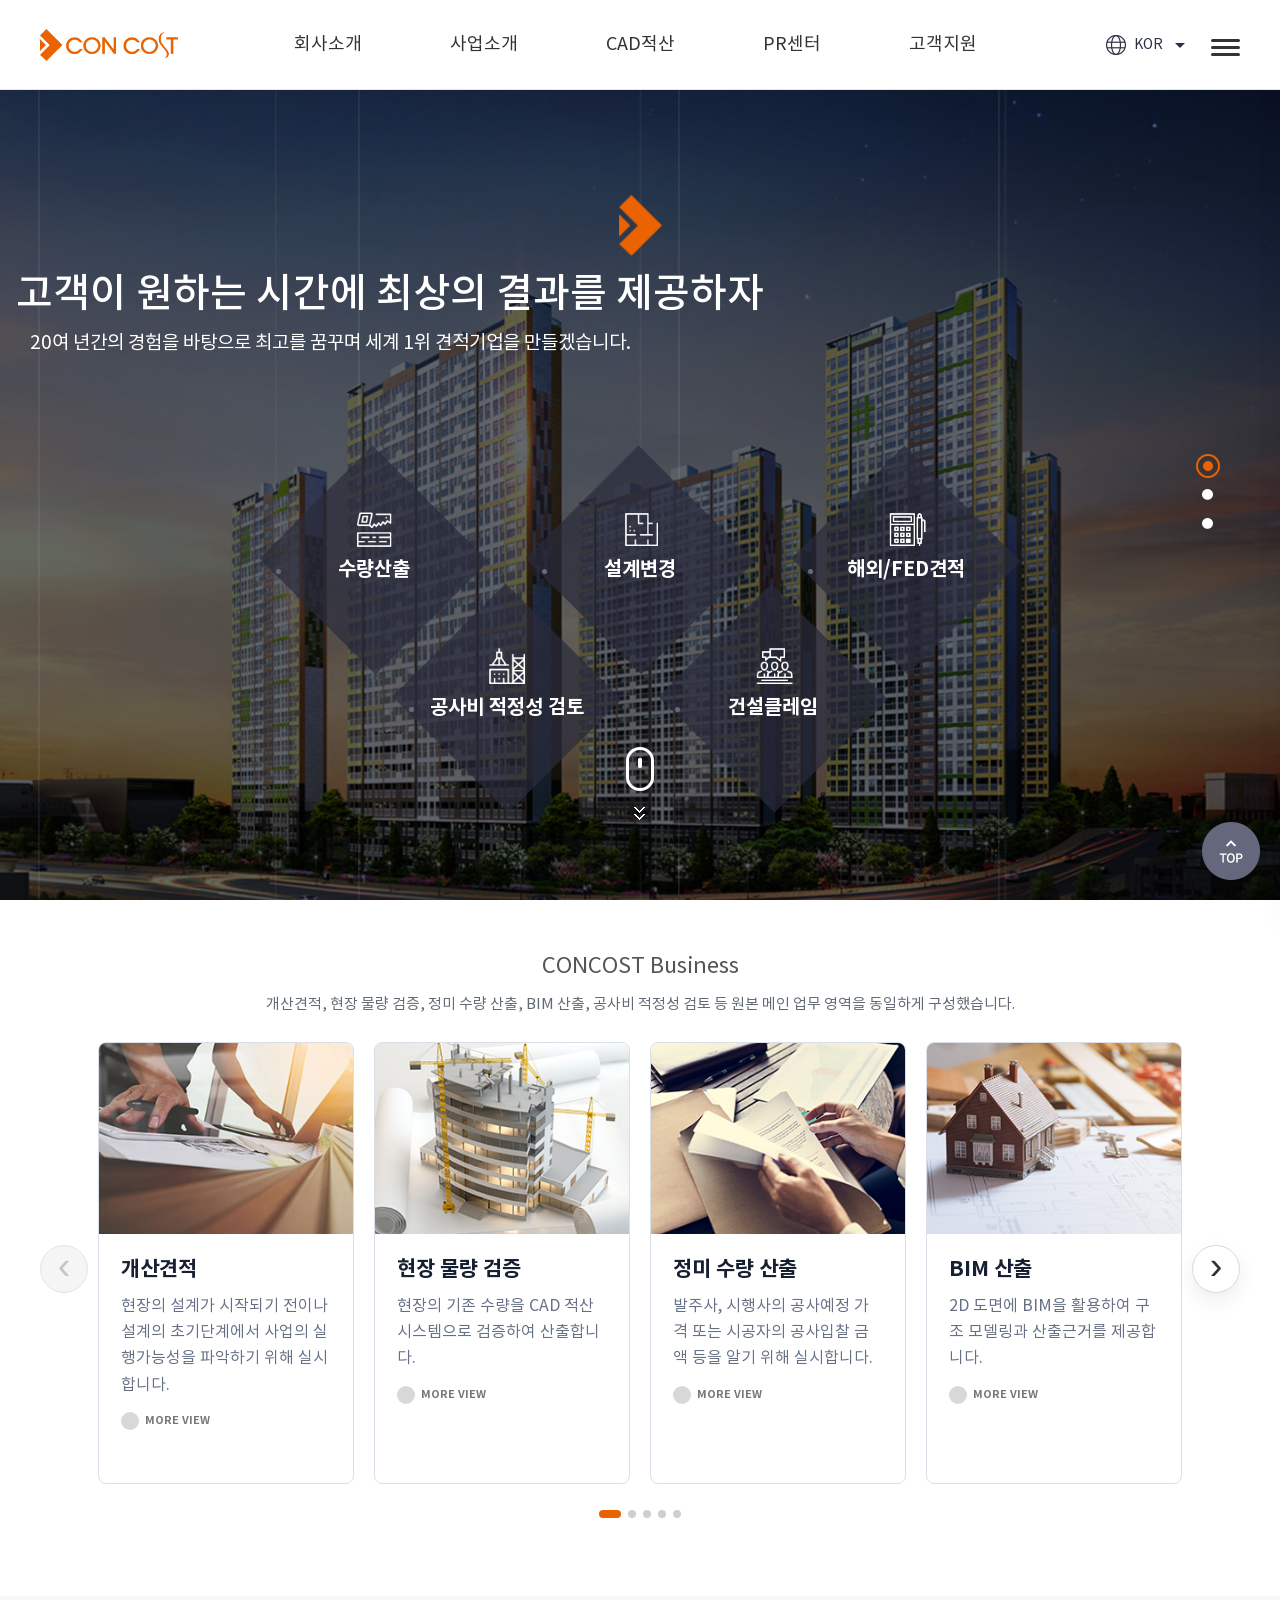
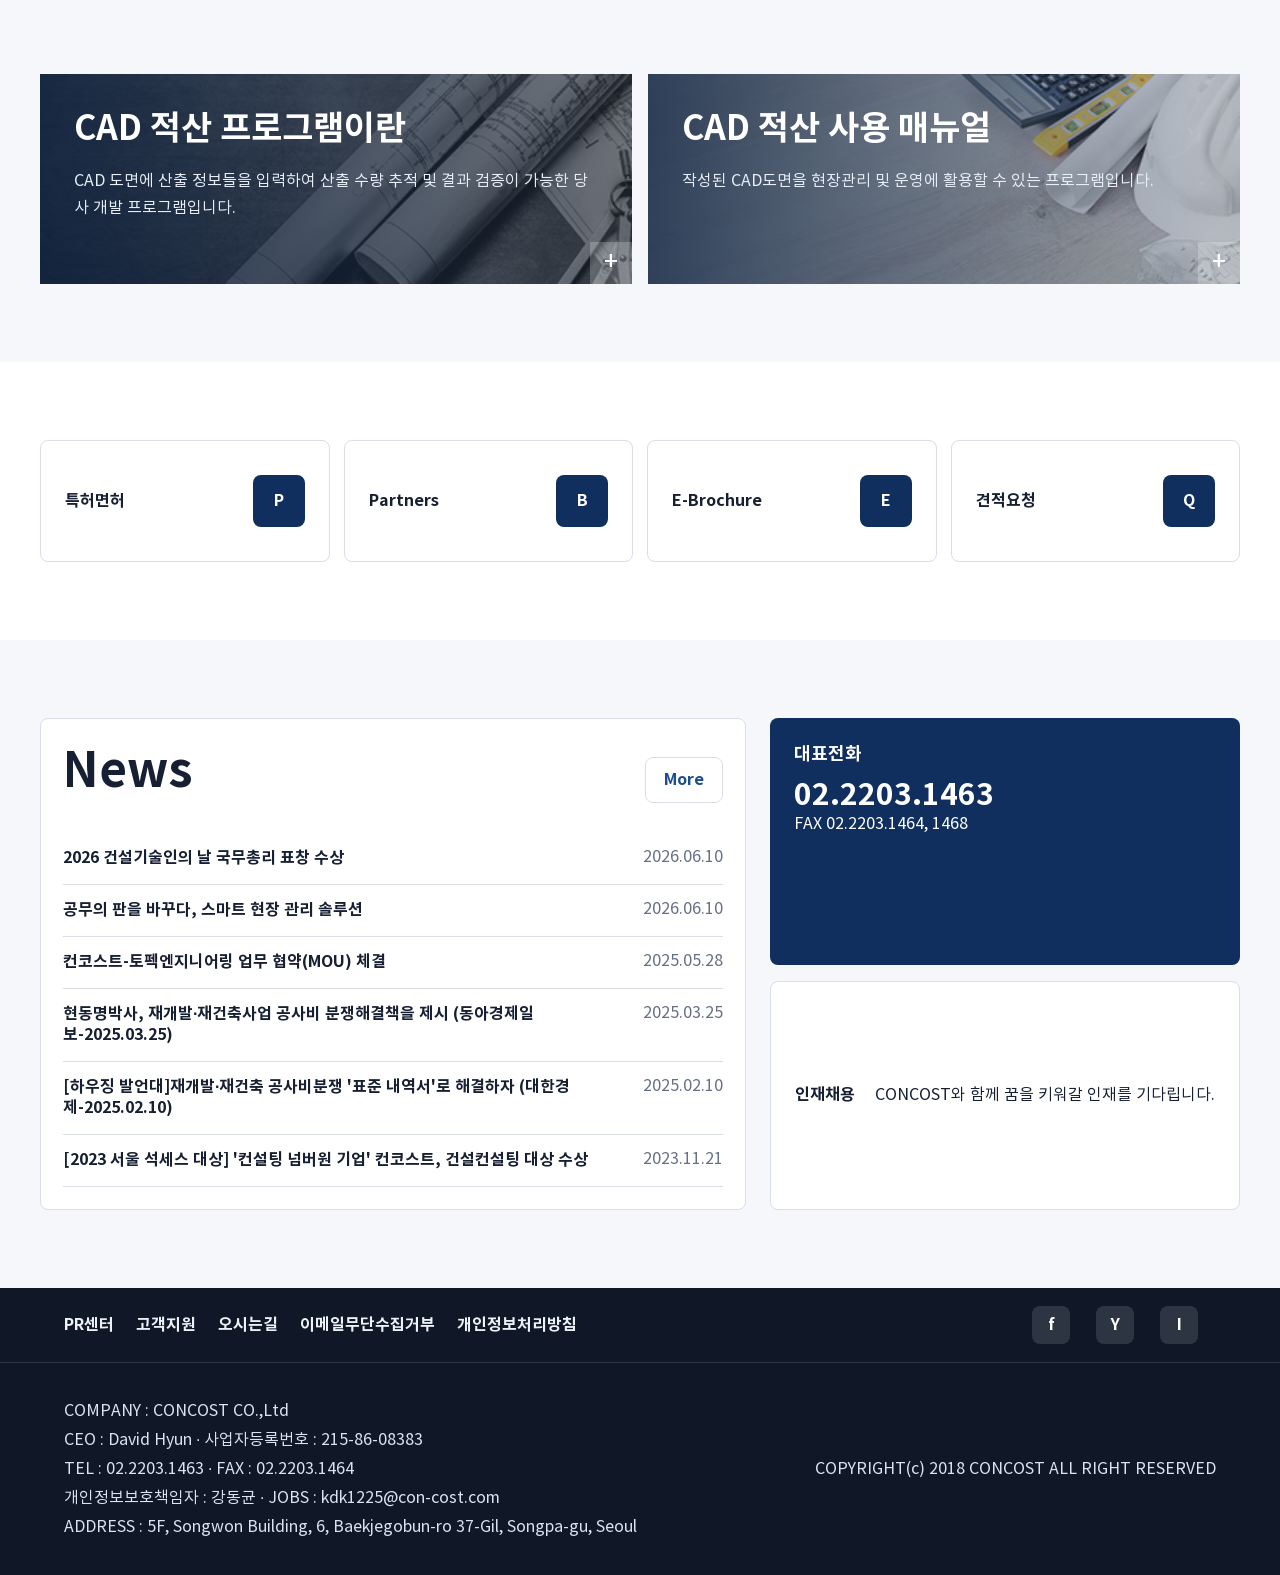
==== commit a829ff1a: "Improve homepage interactions" ====
--- a/index.html
+++ b/index.html
@@ -9,10 +9,10 @@
     <meta property="og:title" content="CON COST">
     <meta property="og:description" content="공사비 컨설팅, 수량산출, CAD 적산, 견적요청">
     <meta property="og:image" content="images/main/visual0.jpg">
-    <link rel="stylesheet" href="styles.css?v=20260616-4">
+    <link rel="stylesheet" href="styles.css?v=20260616-5">
   </head>
   <body>
     <div id="app"></div>
-    <script src="app.js?v=20260616-4"></script>
+    <script src="app.js?v=20260616-5"></script>
   </body>
 </html>
--- a/styles.css
+++ b/styles.css
@@ -386,6 +386,37 @@
   filter: brightness(1.06);
 }
 
+[data-tip] {
+  position: relative;
+}
+
+[data-tip]::after {
+  position: absolute;
+  bottom: calc(100% + 10px);
+  left: 50%;
+  z-index: 200;
+  min-width: max-content;
+  padding: 7px 10px;
+  color: #fff;
+  font-size: 12px;
+  font-weight: 400;
+  line-height: 1;
+  white-space: nowrap;
+  pointer-events: none;
+  content: attr(data-tip);
+  background: rgba(33, 36, 49, 0.94);
+  border-radius: 4px;
+  opacity: 0;
+  transform: translate(-50%, 5px);
+  transition: opacity 0.15s ease, transform 0.15s ease;
+}
+
+[data-tip]:hover::after,
+[data-tip]:focus-visible::after {
+  opacity: 1;
+  transform: translate(-50%, 0);
+}
+
 .button.secondary {
   color: #fff;
   background: rgba(255, 255, 255, 0.12);
@@ -470,17 +501,125 @@
 .business-rail {
   position: relative;
   overflow: hidden;
+  padding: 2px;
+}
+
+.business-section {
+  padding-top: 54px;
+}
+
+.business-section .container {
+  position: relative;
+}
+
+.business-head {
+  margin-bottom: 22px;
+  text-align: center;
+}
+
+.business-head h2 {
+  margin: 0;
+  color: #555;
+  font-size: 22px;
+  font-weight: 400;
+  line-height: 1.2;
+}
+
+.business-head p {
+  max-width: 760px;
+  margin: 12px auto 0;
+  color: #626a75;
+  font-size: 15px;
+  line-height: 1.7;
+}
+
+.business-stage {
+  position: relative;
+  padding: 0 56px;
 }
 
 .business-track {
+  --business-offset: 0px;
   display: grid;
   grid-auto-columns: calc((100% - 60px) / 4);
   grid-auto-flow: column;
   gap: 20px;
-  overflow-x: auto;
-  scroll-snap-type: x mandatory;
-  scrollbar-width: thin;
-  padding-bottom: 10px;
+  overflow: visible;
+  padding-bottom: 12px;
+  transform: translate3d(calc(var(--business-offset) * -1), 0, 0);
+  transition: transform 0.42s cubic-bezier(0.2, 0.8, 0.2, 1);
+  will-change: transform;
+}
+
+.business-controls {
+  position: absolute;
+  inset: 0;
+  z-index: 5;
+  display: flex;
+  align-items: center;
+  justify-content: space-between;
+  pointer-events: none;
+}
+
+.carousel-button {
+  position: relative;
+  display: grid;
+  width: 48px;
+  height: 48px;
+  place-items: center;
+  color: #333;
+  font-size: 38px;
+  font-weight: 100;
+  line-height: 1;
+  background: #fff;
+  border: 1px solid #d9d9d9;
+  border-radius: 50%;
+  box-shadow: 0 8px 20px rgba(30, 39, 54, 0.08);
+  pointer-events: auto;
+  transition: transform 0.16s ease, border-color 0.16s ease, color 0.16s ease, box-shadow 0.16s ease;
+}
+
+.carousel-button:hover {
+  color: #eb6300;
+  border-color: #eb6300;
+  box-shadow: 0 12px 24px rgba(235, 99, 0, 0.18);
+  transform: translateY(-2px);
+}
+
+.carousel-button:active {
+  transform: translateY(1px) scale(0.94);
+}
+
+.carousel-button:disabled {
+  color: #c5c5c5;
+  pointer-events: none;
+  background: #f5f5f5;
+  border-color: #e4e4e4;
+  box-shadow: none;
+}
+
+.business-dots {
+  display: flex;
+  align-items: center;
+  justify-content: center;
+  gap: 7px;
+  margin-top: 12px;
+}
+
+.business-dots button {
+  width: 8px;
+  height: 8px;
+  padding: 0;
+  background: #cfcfcf;
+  border: 0;
+  border-radius: 50%;
+  transition: width 0.18s ease, background 0.18s ease;
+}
+
+.business-dots button.active {
+  width: 22px;
+  background: #eb6300;
+  border-radius: 999px;
 }
 
 .service-card,
@@ -494,7 +633,29 @@
 }
 
 .service-card {
-  scroll-snap-align: start;
+  position: relative;
+  min-width: 0;
+  transition: transform 0.22s ease, border-color 0.22s ease, box-shadow 0.22s ease;
+  will-change: transform;
+}
+
+.service-card:hover {
+  border-color: rgba(235, 99, 0, 0.55);
+  box-shadow: 0 18px 34px rgba(30, 39, 54, 0.13);
+  transform: translateY(-8px);
+}
+
+.service-card[data-tip]::after {
+  top: 14px;
+  right: 14px;
+  bottom: auto;
+  left: auto;
+  transform: translateY(5px);
+}
+
+.service-card[data-tip]:hover::after,
+.service-card[data-tip]:focus-visible::after {
+  transform: translateY(0);
 }
 
 .service-card img {
@@ -502,6 +663,12 @@
   aspect-ratio: 4 / 3;
   object-fit: cover;
   display: block;
+  transition: transform 0.3s ease, filter 0.3s ease;
+}
+
+.service-card:hover img {
+  filter: saturate(1.08);
+  transform: scale(1.04);
 }
 
 .service-card .body,
@@ -528,6 +695,35 @@
   line-height: 1.65;
 }
 
+.more-view {
+  display: inline-flex;
+  align-items: center;
+  gap: 6px;
+  margin-top: 14px;
+  color: #777;
+  font-size: 11px;
+  font-weight: 600;
+}
+
+.more-view::before {
+  display: inline-block;
+  width: 18px;
+  height: 18px;
+  content: "";
+  background: #d8d8d8;
+  border-radius: 50%;
+  transition: background 0.2s ease, transform 0.2s ease;
+}
+
+.service-card:hover .more-view {
+  color: #eb6300;
+}
+
+.service-card:hover .more-view::before {
+  background: #eb6300;
+  transform: translateX(3px);
+}
+
 .banner-pair {
   display: grid;
   grid-template-columns: repeat(2, 1fr);
@@ -554,6 +750,35 @@
 .feature-banner > * {
   position: relative;
   z-index: 1;
+}
+
+.feature-banner {
+  transition: transform 0.22s ease, box-shadow 0.22s ease, background-size 0.35s ease;
+}
+
+.feature-banner:hover {
+  box-shadow: 0 18px 34px rgba(30, 39, 54, 0.16);
+  transform: translateY(-4px);
+}
+
+.feature-banner::after {
+  position: absolute;
+  right: 0;
+  bottom: 0;
+  width: 42px;
+  height: 42px;
+  color: #fff;
+  font-size: 24px;
+  line-height: 42px;
+  text-align: center;
+  content: "+";
+  background: rgba(255, 255, 255, 0.22);
+  transition: background 0.2s ease, transform 0.2s ease;
+}
+
+.feature-banner:hover::after {
+  background: #eb6300;
+  transform: scale(1.08);
 }
 
 .feature-banner h3 {
@@ -584,11 +809,13 @@
   background: #fff;
   border: 1px solid var(--line);
   border-radius: var(--radius);
+  transition: transform 0.18s ease, border-color 0.18s ease, box-shadow 0.18s ease;
 }
 
 .gate-link:hover {
   border-color: var(--brand);
   box-shadow: var(--shadow);
+  transform: translateY(-3px);
 }
 
 .gate-icon {
@@ -1165,6 +1392,10 @@
     grid-auto-columns: calc((100% - 20px) / 2);
   }
 
+  .business-stage {
+    padding: 0 48px;
+  }
+
   .latest-grid,
   .banner-pair,
   .grid-2,
@@ -1217,6 +1448,20 @@
 
   .business-track {
     grid-auto-columns: 85%;
+  }
+
+  .business-stage {
+    padding: 0 36px;
+  }
+
+  .carousel-button {
+    width: 40px;
+    height: 40px;
+    font-size: 30px;
+  }
+
+  .business-head h2 {
+    font-size: 20px;
   }
 
   .sub-hero .container {
@@ -1344,6 +1589,7 @@
 }
 
 .nav-item:hover .nav-link,
+.nav-item.is-active .nav-link,
 .nav-link.active {
   color: #eb6300;
   border-bottom: 0;
@@ -1395,24 +1641,44 @@
   height: 3px;
   background: #333;
   border-radius: 2px;
+  transition: background 0.16s ease, transform 0.16s ease;
 }
 
 .menu-button.active span { background: #333; }
+
+.menu-button:hover span {
+  background: #eb6300;
+}
 
 .mega-menu {
   position: absolute;
   top: 90px;
   left: 0;
   z-index: 91;
-  display: none;
+  display: block;
   width: 100%;
   background: #fff;
   border-top: 1px solid #ddd;
   border-bottom: 3px solid #42445b;
+  opacity: 0;
+  pointer-events: none;
+  transform: translateY(-8px);
+  transition: opacity 0.18s ease, transform 0.18s ease, visibility 0.18s ease;
+  visibility: hidden;
 }
 
 .mega-menu.open {
-  display: block;
+  opacity: 1;
+  pointer-events: auto;
+  transform: translateY(0);
+  visibility: visible;
+}
+
+.site-header:hover .mega-menu {
+  opacity: 1;
+  pointer-events: auto;
+  transform: translateY(0);
+  visibility: visible;
 }
 
 .mega-inner {
@@ -1428,6 +1694,13 @@
   padding: 25px 0;
   text-align: center;
   border-left: 1px solid #e8e8e8;
+  transition: background 0.18s ease, box-shadow 0.18s ease;
+}
+
+.mega-column.is-active,
+.mega-column:hover {
+  background: #fafafa;
+  box-shadow: inset 0 3px 0 #eb6300;
 }
 
 .mega-title {
@@ -1437,6 +1710,12 @@
   font-size: 18px;
   font-weight: 600;
   text-align: center;
+  transition: transform 0.16s ease;
+}
+
+.mega-column.is-active .mega-title,
+.mega-column:hover .mega-title {
+  transform: translateY(-2px);
 }
 
 .mega-links a {
@@ -1445,10 +1724,12 @@
   font-size: 15px;
   line-height: 25px;
   text-align: center;
+  transition: color 0.16s ease, transform 0.16s ease;
 }
 
 .mega-links a:hover {
   color: #eb6300;
+  transform: translateX(3px);
   text-decoration: none;
 }
 
@@ -1466,6 +1747,9 @@
   inset: 0;
   background-position: center center;
   background-size: cover;
+  transform: scale(1.04);
+  transition: transform 0.18s ease-out;
+  will-change: transform;
 }
 
 .original-hero .hero-bg::after {
@@ -1492,6 +1776,9 @@
   z-index: 3;
   width: 100%;
   text-align: center;
+  transform: translate3d(calc(var(--parallax-x, 0px) * -0.25), calc(var(--parallax-y, 0px) * -0.25), 0);
+  transition: transform 0.12s ease-out;
+  will-change: transform;
 }
 
 .hero-symbol {
@@ -1530,7 +1817,9 @@
   height: 330px;
   margin: 0;
   padding: 0;
-  transform: translateX(-50%);
+  transform: translate3d(calc(-50% + var(--parallax-x, 0px)), var(--parallax-y, 0px), 0);
+  transition: transform 0.12s ease-out;
+  will-change: transform;
 }
 
 .visual-menu li {
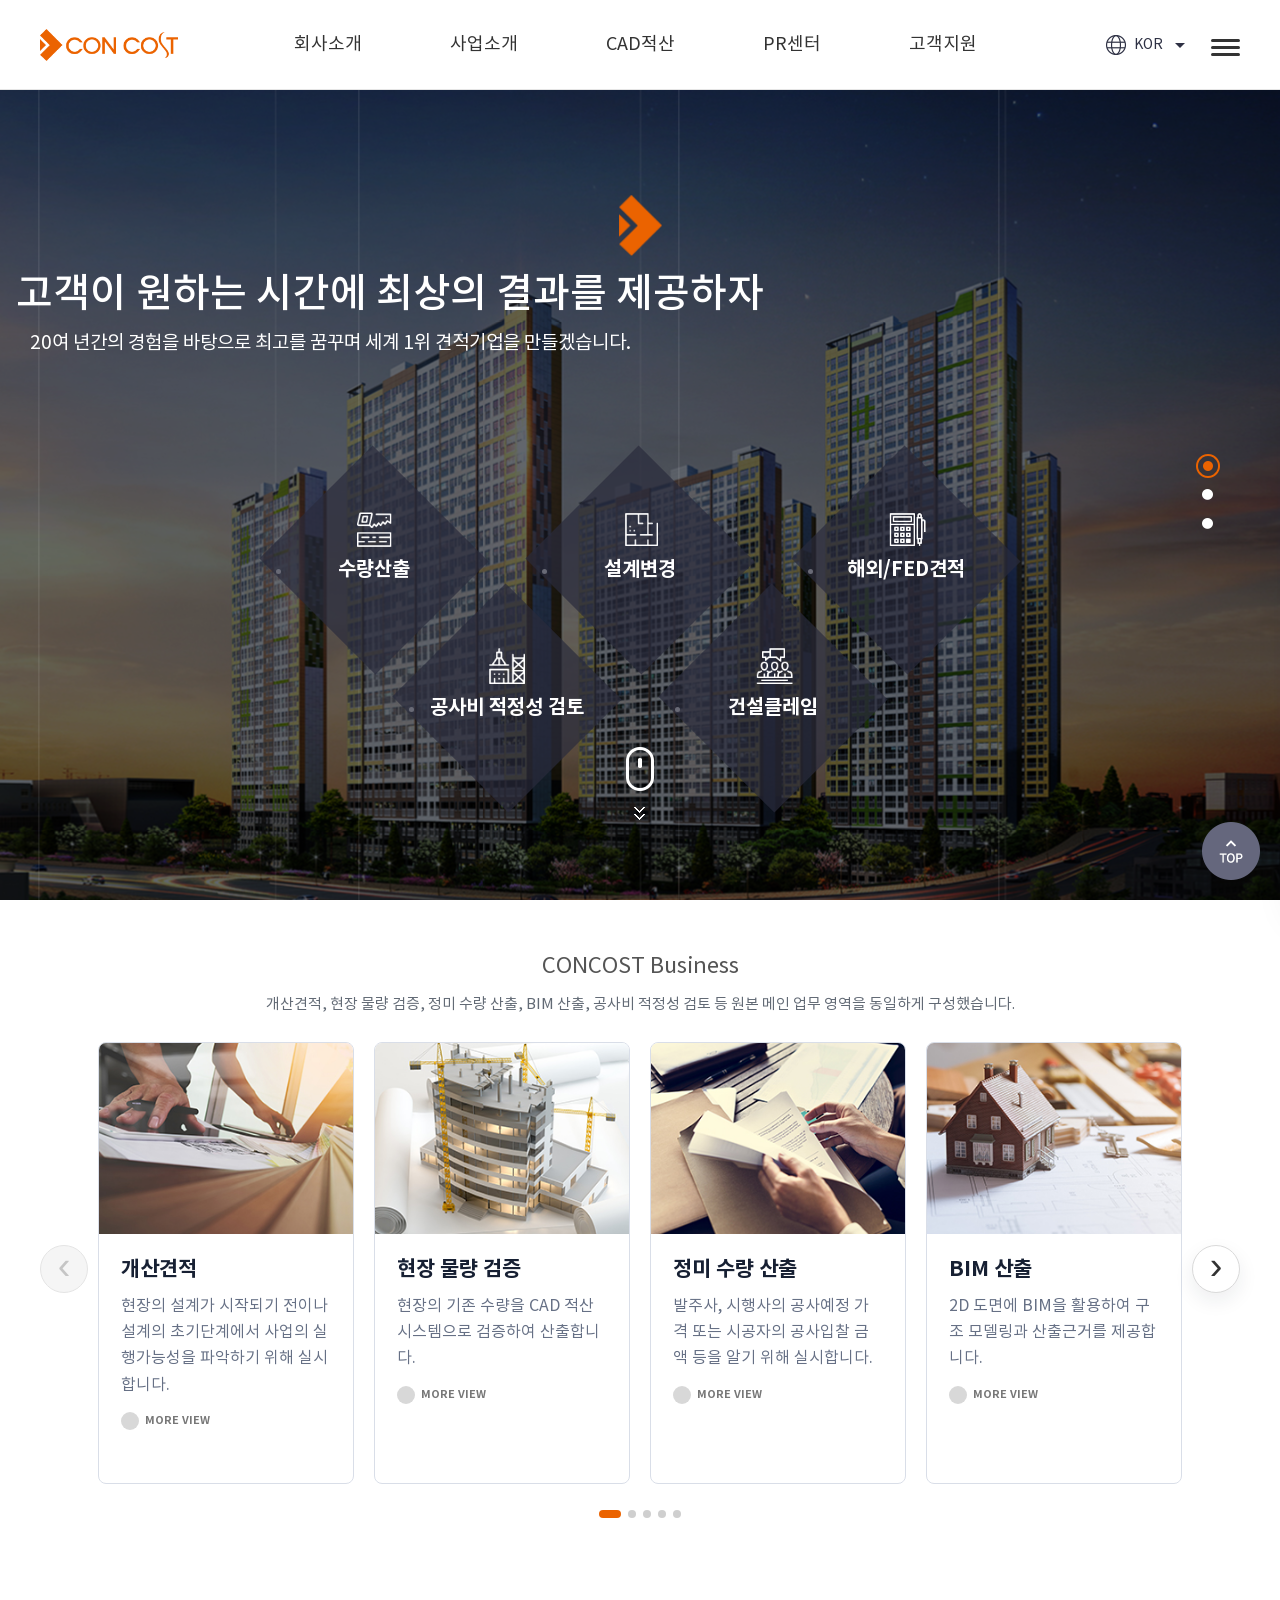
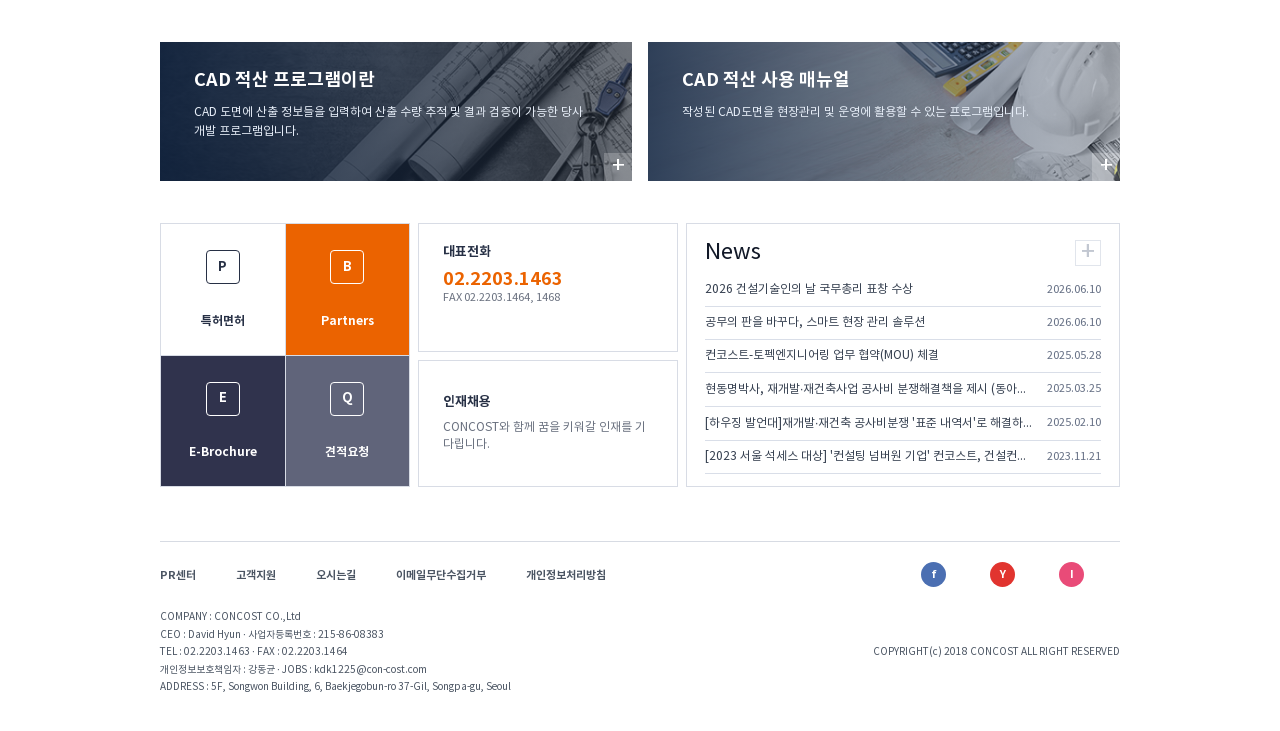
==== commit de772f0d: "Refine homepage lower layout" ====
--- a/index.html
+++ b/index.html
@@ -9,10 +9,10 @@
     <meta property="og:title" content="CON COST">
     <meta property="og:description" content="공사비 컨설팅, 수량산출, CAD 적산, 견적요청">
     <meta property="og:image" content="images/main/visual0.jpg">
-    <link rel="stylesheet" href="styles.css?v=20260616-5">
+    <link rel="stylesheet" href="styles.css?v=20260616-6">
   </head>
   <body>
     <div id="app"></div>
-    <script src="app.js?v=20260616-5"></script>
+    <script src="app.js?v=20260616-6"></script>
   </body>
 </html>
--- a/styles.css
+++ b/styles.css
@@ -724,16 +724,26 @@
   transform: translateX(3px);
 }
 
+.home-lower {
+  padding: 46px 24px 54px;
+  background: #fff;
+}
+
+.lower-container {
+  max-width: 960px;
+}
+
 .banner-pair {
   display: grid;
-  grid-template-columns: repeat(2, 1fr);
+  grid-template-columns: repeat(2, minmax(0, 1fr));
   gap: 16px;
+  margin-bottom: 42px;
 }
 
 .feature-banner {
   position: relative;
-  min-height: 210px;
-  padding: 34px;
+  min-height: 104px;
+  padding: 28px 34px;
   overflow: hidden;
   color: #fff;
   background-position: center;
@@ -765,11 +775,11 @@
   position: absolute;
   right: 0;
   bottom: 0;
-  width: 42px;
-  height: 42px;
+  width: 28px;
+  height: 28px;
   color: #fff;
-  font-size: 24px;
-  line-height: 42px;
+  font-size: 22px;
+  line-height: 28px;
   text-align: center;
   content: "+";
   background: rgba(255, 255, 255, 0.22);
@@ -782,51 +792,90 @@
 }
 
 .feature-banner h3 {
-  max-width: 520px;
-  margin: 0 0 12px;
-  font-size: clamp(24px, 3vw, 34px);
+  max-width: 360px;
+  margin: 0 0 10px;
+  font-size: 18px;
+  font-weight: 600;
+  line-height: 1.2;
 }
 
 .feature-banner p {
-  max-width: 520px;
+  max-width: 390px;
   color: #e7eef8;
-  line-height: 1.65;
+  font-size: 12px;
+  line-height: 1.55;
+}
+
+.lower-grid {
+  display: grid;
+  grid-template-columns: 250px 260px minmax(0, 1fr);
+  gap: 8px;
+  align-items: stretch;
 }
 
 .gateway {
   display: grid;
-  grid-template-columns: repeat(4, 1fr);
-  gap: 14px;
+  grid-template-columns: repeat(2, 1fr);
+  gap: 0;
+  min-height: 186px;
+  border: 1px solid #d8dce5;
+  border-right: 0;
+  border-bottom: 0;
 }
 
 .gate-link {
-  display: flex;
-  min-height: 122px;
+  display: grid;
+  min-height: 92px;
   align-items: center;
-  justify-content: space-between;
-  gap: 18px;
-  padding: 24px;
+  justify-items: center;
+  gap: 7px;
+  padding: 15px 10px;
+  color: #273045;
   background: #fff;
-  border: 1px solid var(--line);
-  border-radius: var(--radius);
+  border: 0;
+  border-right: 1px solid #d8dce5;
+  border-bottom: 1px solid #d8dce5;
+  border-radius: 0;
   transition: transform 0.18s ease, border-color 0.18s ease, box-shadow 0.18s ease;
 }
 
+.gate-link.accent {
+  color: #fff;
+  background: #eb6300;
+}
+
+.gate-link.dark {
+  color: #fff;
+  background: #30334d;
+}
+
+.gate-link.slate {
+  color: #fff;
+  background: #60647a;
+}
+
 .gate-link:hover {
-  border-color: var(--brand);
-  box-shadow: var(--shadow);
-  transform: translateY(-3px);
+  z-index: 1;
+  box-shadow: 0 10px 22px rgba(34, 43, 63, 0.16);
+  transform: translateY(-2px);
 }
 
 .gate-icon {
   display: grid;
-  width: 52px;
-  height: 52px;
+  width: 34px;
+  height: 34px;
   place-items: center;
-  color: #fff;
+  color: inherit;
+  font-size: 13px;
   font-weight: 900;
-  background: var(--brand-dark);
-  border-radius: 8px;
+  border: 1px solid currentColor;
+  border-radius: 4px;
+}
+
+.gate-link strong {
+  font-size: 12px;
+  font-weight: 600;
+  text-align: center;
 }
 
 .latest-grid {
@@ -844,41 +893,110 @@
 .news-list li {
   display: grid;
   grid-template-columns: 1fr auto;
-  gap: 18px;
-  padding: 15px 0;
+  gap: 12px;
+  padding: 9px 0;
   border-bottom: 1px solid var(--line);
 }
 
 .news-list a {
-  font-weight: 700;
+  overflow: hidden;
+  color: #374151;
+  font-size: 12px;
+  font-weight: 400;
+  text-overflow: ellipsis;
+  white-space: nowrap;
 }
 
 .news-list time {
   color: var(--muted);
+  font-size: 11px;
   white-space: nowrap;
 }
 
 .contact-box {
   display: grid;
-  gap: 16px;
+  gap: 8px;
 }
 
 .contact-panel {
-  padding: 24px;
-  color: #fff;
-  background: var(--brand-dark);
-  border-radius: var(--radius);
+  min-height: 89px;
+  padding: 20px 24px;
+  color: #273045;
+  background: #fff;
+  border: 1px solid #d8dce5;
+  border-radius: 0;
 }
 
 .contact-panel strong {
   display: block;
-  margin-bottom: 10px;
+  margin-bottom: 6px;
+  font-size: 13px;
+}
+
+.contact-panel .tel {
+  color: #eb6300;
   font-size: 18px;
-}
-
-.contact-panel .tel {
-  font-size: 30px;
   font-weight: 900;
+}
+
+.contact-panel div:last-child {
+  color: #6b7280;
+  font-size: 11px;
+}
+
+.recruit-panel {
+  display: grid;
+  min-height: 89px;
+  align-content: center;
+  gap: 8px;
+  padding: 20px 24px;
+  color: #273045;
+  background: #fff;
+  border: 1px solid #d8dce5;
+}
+
+.recruit-panel strong {
+  font-size: 13px;
+}
+
+.recruit-panel span {
+  color: #6b7280;
+  font-size: 12px;
+  line-height: 1.45;
+}
+
+.news-card {
+  min-height: 186px;
+  padding: 16px 18px 12px;
+  border: 1px solid #d8dce5;
+  border-radius: 0;
+  box-shadow: none;
+}
+
+.news-head {
+  display: flex;
+  align-items: center;
+  justify-content: space-between;
+  margin-bottom: 8px;
+}
+
+.news-head h2 {
+  margin: 0;
+  color: #111827;
+  font-size: 22px;
+  font-weight: 400;
+  line-height: 1;
+}
+
+.news-more {
+  display: grid;
+  width: 26px;
+  height: 26px;
+  place-items: center;
+  color: #c2c7d1;
+  font-size: 24px;
+  line-height: 1;
+  border: 1px solid #e1e5ec;
 }
 
 .sub-hero {
@@ -1213,12 +1331,15 @@
 }
 
 .site-footer {
-  color: #dbe3ef;
-  background: #101828;
+  color: #4b5563;
+  background: #fff;
 }
 
 .footer-links {
-  border-bottom: 1px solid rgba(255, 255, 255, 0.12);
+  max-width: 960px;
+  margin: 0 auto;
+  border-top: 1px solid #d7dbe3;
+  border-bottom: 0;
 }
 
 .footer-links .container,
@@ -1231,24 +1352,29 @@
 }
 
 .footer-links .container {
-  padding: 18px 24px;
+  width: 100%;
+  max-width: none;
+  padding: 20px 0 22px;
 }
 
 .footer-links a {
-  margin-right: 18px;
-  color: #eef2f7;
-  font-weight: 700;
+  margin-right: 36px;
+  color: #4b5563;
+  font-size: 11px;
+  font-weight: 600;
 }
 
 .footer-body {
-  max-width: 1200px;
+  max-width: 960px;
   margin: 0 auto;
-  padding: 34px 24px;
+  padding: 0 0 34px;
+  color: #4b5563;
+  font-size: 10px;
 }
 
 .footer-body address {
   font-style: normal;
-  line-height: 1.8;
+  line-height: 1.75;
 }
 
 .sns {
@@ -1258,13 +1384,22 @@
 
 .sns a {
   display: grid;
-  width: 38px;
-  height: 38px;
+  width: 25px;
+  height: 25px;
   place-items: center;
   color: #fff;
+  font-size: 11px;
   font-weight: 900;
-  background: rgba(255, 255, 255, 0.12);
-  border-radius: 8px;
+  background: #4b6fb2;
+  border-radius: 50%;
+}
+
+.sns a:nth-child(2) {
+  background: #e1342f;
+}
+
+.sns a:nth-child(3) {
+  background: #e94b78;
 }
 
 .gotop {
@@ -1403,6 +1538,26 @@
     grid-template-columns: 1fr;
   }
 
+  .lower-grid {
+    grid-template-columns: 1fr;
+    gap: 14px;
+  }
+
+  .gateway {
+    grid-template-columns: repeat(4, 1fr);
+    min-height: auto;
+  }
+
+  .gate-link {
+    min-height: 92px;
+  }
+
+  .footer-links,
+  .footer-body,
+  .lower-container {
+    max-width: calc(100vw - 36px);
+  }
+
   .result-grid,
   .certificate-grid {
     grid-template-columns: repeat(2, minmax(0, 1fr));
@@ -1440,6 +1595,10 @@
     padding: 54px 18px;
   }
 
+  .home-lower {
+    padding: 34px 18px 42px;
+  }
+
   .section-head,
   .board-tools {
     align-items: stretch;
@@ -1448,6 +1607,34 @@
 
   .business-track {
     grid-auto-columns: 85%;
+  }
+
+  .banner-pair,
+  .lower-grid {
+    grid-template-columns: 1fr;
+  }
+
+  .gateway {
+    grid-template-columns: repeat(2, 1fr);
+  }
+
+  .feature-banner {
+    min-height: 118px;
+    padding: 24px;
+  }
+
+  .footer-links .container,
+  .footer-body {
+    align-items: flex-start;
+    flex-direction: column;
+    padding-right: 0;
+    padding-left: 0;
+  }
+
+  .footer-links a {
+    display: inline-block;
+    margin-right: 16px;
+    margin-bottom: 8px;
   }
 
   .business-stage {
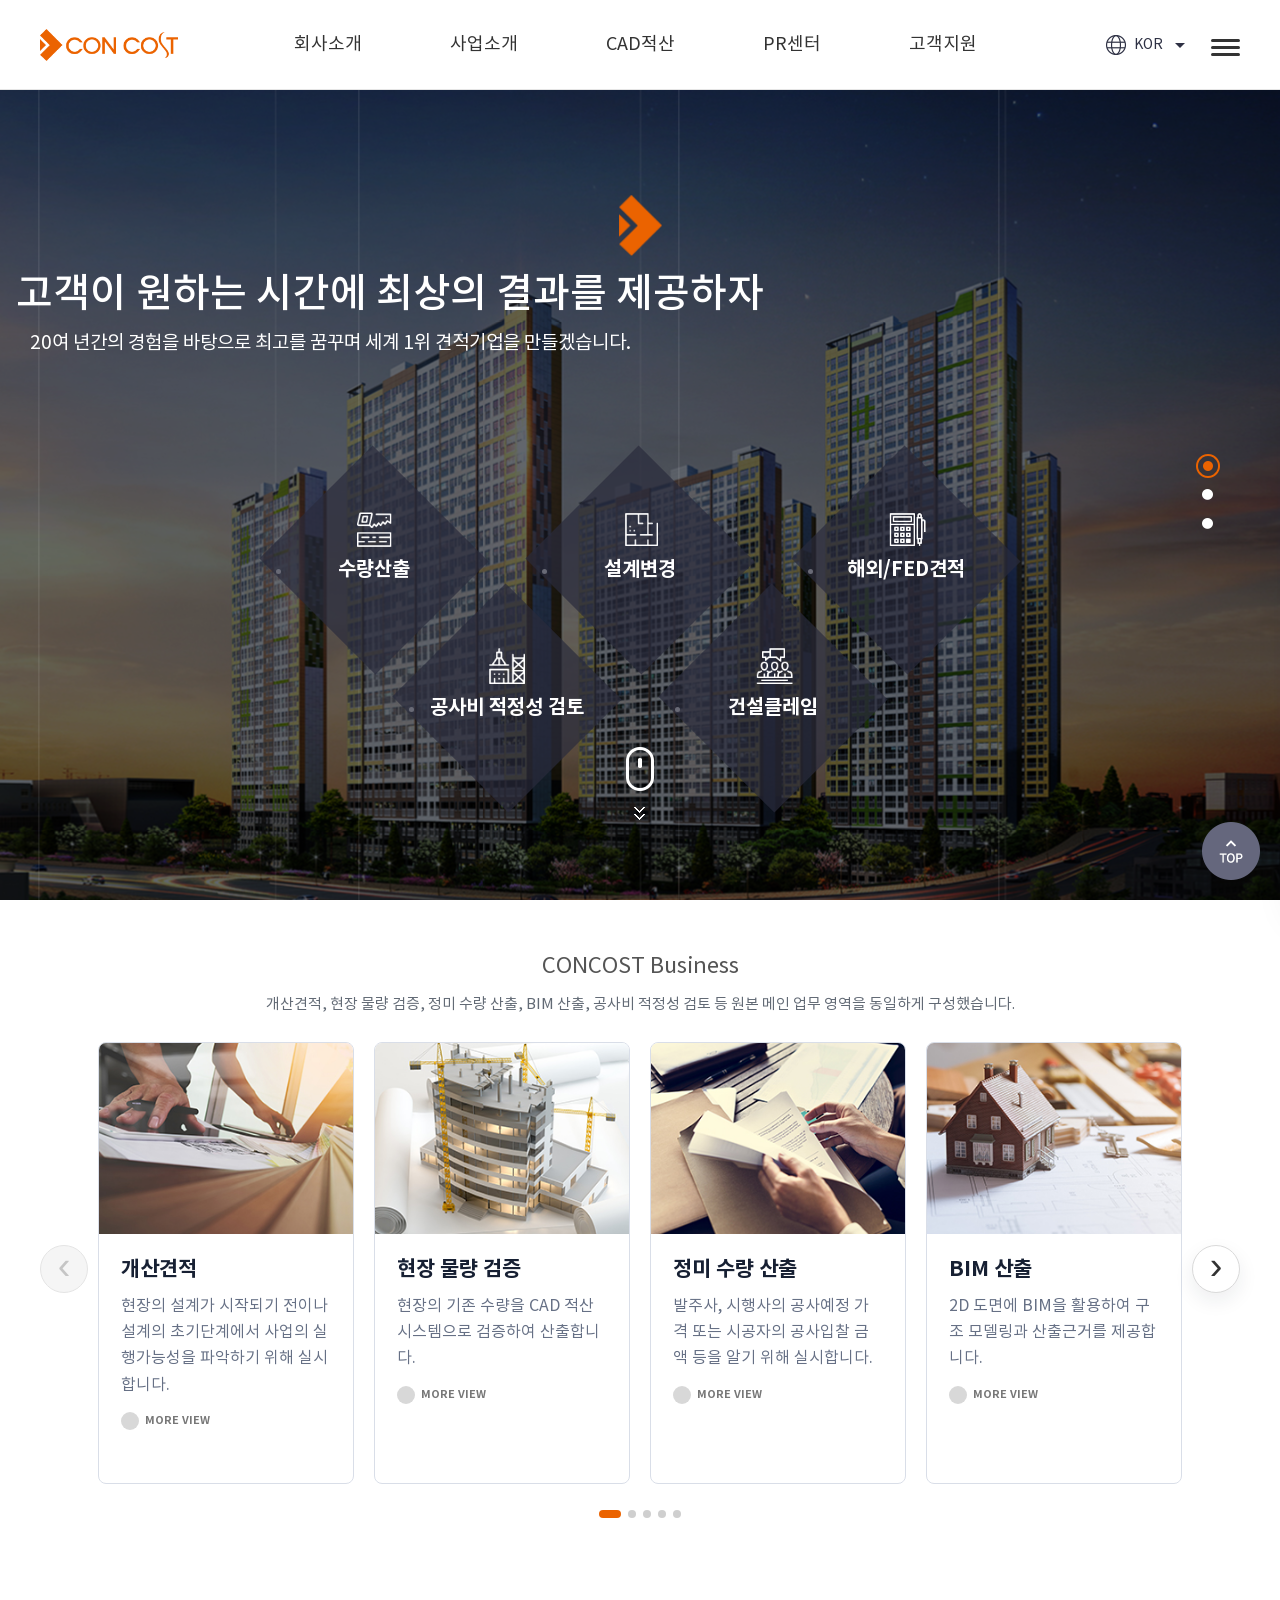
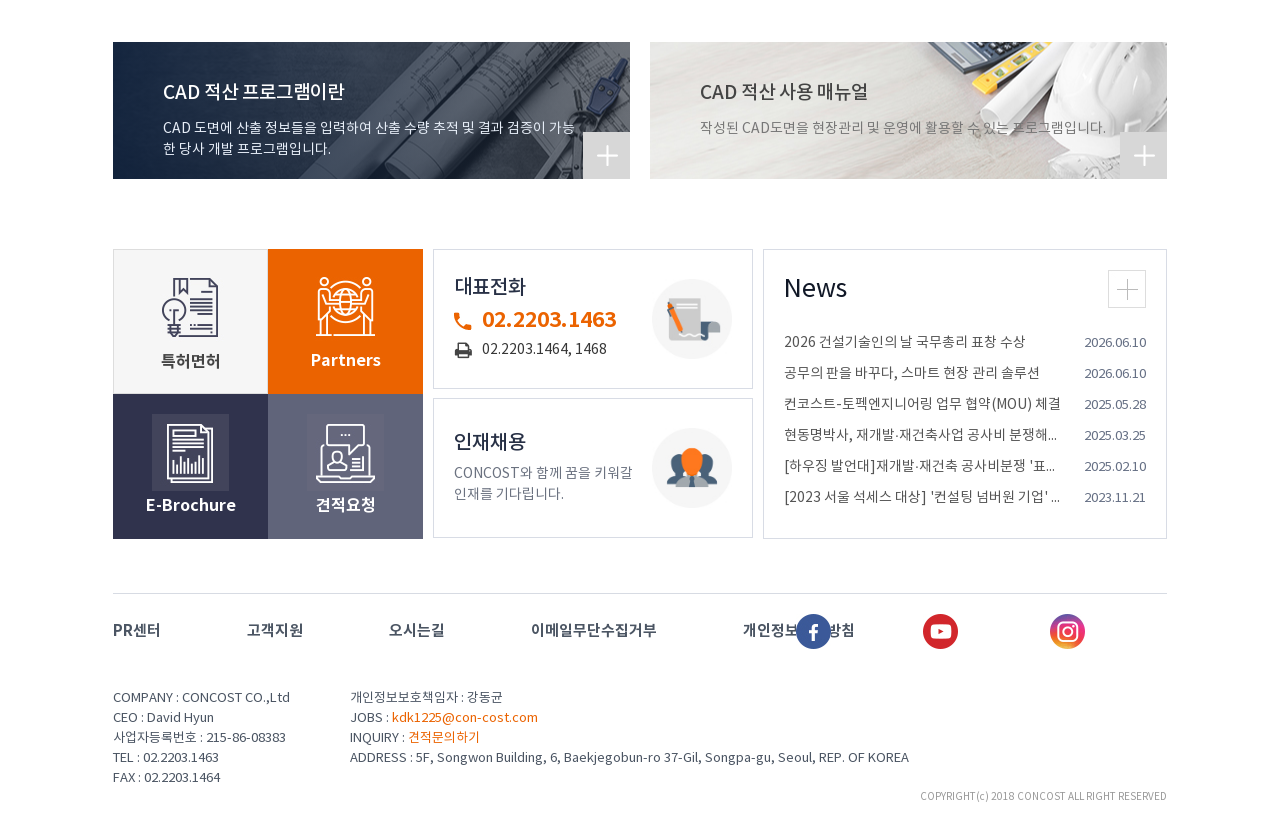
==== commit 50b12a84: "Match original lower homepage UI" ====
--- a/index.html
+++ b/index.html
@@ -9,10 +9,10 @@
     <meta property="og:title" content="CON COST">
     <meta property="og:description" content="공사비 컨설팅, 수량산출, CAD 적산, 견적요청">
     <meta property="og:image" content="images/main/visual0.jpg">
-    <link rel="stylesheet" href="styles.css?v=20260616-6">
+    <link rel="stylesheet" href="styles.css?v=20260616-7">
   </head>
   <body>
     <div id="app"></div>
-    <script src="app.js?v=20260616-6"></script>
+    <script src="app.js?v=20260616-7"></script>
   </body>
 </html>
--- a/styles.css
+++ b/styles.css
@@ -725,25 +725,26 @@
 }
 
 .home-lower {
-  padding: 46px 24px 54px;
+  padding: 46px 0 54px;
   background: #fff;
 }
 
 .lower-container {
-  max-width: 960px;
+  max-width: 1054px;
 }
 
 .banner-pair {
   display: grid;
-  grid-template-columns: repeat(2, minmax(0, 1fr));
-  gap: 16px;
-  margin-bottom: 42px;
+  grid-template-columns: repeat(2, 1fr);
+  gap: 20px;
+  margin-bottom: 70px;
 }
 
 .feature-banner {
   position: relative;
-  min-height: 104px;
-  padding: 28px 34px;
+  height: 137px;
+  min-height: 137px;
+  padding: 40px 50px;
   overflow: hidden;
   color: #fff;
   background-position: center;
@@ -757,6 +758,10 @@
   background: linear-gradient(90deg, rgba(11, 31, 61, 0.84), rgba(11, 31, 61, 0.24));
 }
 
+.feature-banner:nth-child(2)::before {
+  background: none;
+}
+
 .feature-banner > * {
   position: relative;
   z-index: 1;
@@ -775,14 +780,14 @@
   position: absolute;
   right: 0;
   bottom: 0;
-  width: 28px;
-  height: 28px;
+  width: 47px;
+  height: 47px;
   color: #fff;
-  font-size: 22px;
-  line-height: 28px;
+  font-size: 0;
+  line-height: 47px;
   text-align: center;
-  content: "+";
-  background: rgba(255, 255, 255, 0.22);
+  content: "";
+  background: #d7d7d7 url("./images/main/banner-more.png") no-repeat center;
   transition: background 0.2s ease, transform 0.2s ease;
 }
 
@@ -792,24 +797,32 @@
 }
 
 .feature-banner h3 {
-  max-width: 360px;
+  max-width: 420px;
   margin: 0 0 10px;
-  font-size: 18px;
-  font-weight: 600;
+  font-size: 19px;
+  font-weight: 300;
   line-height: 1.2;
 }
 
 .feature-banner p {
-  max-width: 390px;
+  max-width: 430px;
   color: #e7eef8;
-  font-size: 12px;
-  line-height: 1.55;
+  font-size: 14px;
+  line-height: 21px;
+}
+
+.feature-banner:nth-child(2) h3 {
+  color: #444;
+}
+
+.feature-banner:nth-child(2) p {
+  color: #777;
 }
 
 .lower-grid {
   display: grid;
-  grid-template-columns: 250px 260px minmax(0, 1fr);
-  gap: 8px;
+  grid-template-columns: 310px 320px 404px;
+  gap: 10px;
   align-items: stretch;
 }
 
@@ -817,24 +830,21 @@
   display: grid;
   grid-template-columns: repeat(2, 1fr);
   gap: 0;
-  min-height: 186px;
-  border: 1px solid #d8dce5;
-  border-right: 0;
-  border-bottom: 0;
+  min-height: 290px;
+  border: 0;
 }
 
 .gate-link {
   display: grid;
-  min-height: 92px;
+  height: 145px;
   align-items: center;
   justify-items: center;
-  gap: 7px;
-  padding: 15px 10px;
+  align-content: start;
+  gap: 5px;
+  padding: 20px 10px 0;
   color: #273045;
   background: #fff;
   border: 0;
-  border-right: 1px solid #d8dce5;
-  border-bottom: 1px solid #d8dce5;
   border-radius: 0;
   transition: transform 0.18s ease, border-color 0.18s ease, box-shadow 0.18s ease;
 }
@@ -873,9 +883,21 @@
 }
 
 .gate-link strong {
-  font-size: 12px;
+  font-size: 16px;
   font-weight: 600;
   text-align: center;
+}
+
+.gate-link img {
+  display: block;
+  max-height: 82px;
+  margin: 0 auto;
+}
+
+.gate-link:first-child {
+  color: #444;
+  background: #f6f6f6;
+  border: 1px solid #ddd;
 }
 
 .latest-grid {
@@ -891,25 +913,31 @@
 }
 
 .news-list li {
-  display: grid;
-  grid-template-columns: 1fr auto;
-  gap: 12px;
-  padding: 9px 0;
-  border-bottom: 1px solid var(--line);
+  position: relative;
+  display: block;
+  min-height: 31px;
+  padding: 0 80px 0 0;
+  border-bottom: 0;
 }
 
 .news-list a {
+  display: block;
   overflow: hidden;
-  color: #374151;
-  font-size: 12px;
+  color: #555;
+  font-size: 14px;
   font-weight: 400;
+  line-height: 31px;
   text-overflow: ellipsis;
   white-space: nowrap;
 }
 
 .news-list time {
+  position: absolute;
+  top: 0;
+  right: 0;
   color: var(--muted);
-  font-size: 11px;
+  font-size: 13px;
+  line-height: 31px;
   white-space: nowrap;
 }
 
@@ -919,8 +947,10 @@
 }
 
 .contact-panel {
-  min-height: 89px;
-  padding: 20px 24px;
+  position: relative;
+  height: 140px;
+  min-height: 140px;
+  padding: 25px 20px;
   color: #273045;
   background: #fff;
   border: 1px solid #d8dce5;
@@ -929,45 +959,67 @@
 
 .contact-panel strong {
   display: block;
-  margin-bottom: 6px;
-  font-size: 13px;
+  margin-bottom: 8px;
+  font-size: 20px;
+  font-weight: 300;
 }
 
 .contact-panel .tel {
   color: #eb6300;
-  font-size: 18px;
-  font-weight: 900;
-}
-
-.contact-panel div:last-child {
-  color: #6b7280;
-  font-size: 11px;
+  padding-left: 28px;
+  font-size: 21px;
+  font-weight: 600;
+  line-height: 23px;
+  background: url("./images/main/icon-tel.jpg") no-repeat 0 center;
+}
+
+.contact-panel .fax {
+  margin-top: 8px;
+  padding-left: 28px;
+  color: #373737;
+  font-size: 14px;
+  line-height: 20px;
+  background: url("./images/main/icon-fax.jpg") no-repeat 0 center;
+}
+
+.contact-panel img,
+.recruit-panel img {
+  position: absolute;
+  top: 50%;
+  right: 20px;
+  height: 80px;
+  margin-top: -40px;
 }
 
 .recruit-panel {
-  display: grid;
-  min-height: 89px;
+  position: relative;
+  display: block;
+  height: 140px;
+  min-height: 140px;
   align-content: center;
-  gap: 8px;
-  padding: 20px 24px;
+  padding: 25px 20px;
   color: #273045;
   background: #fff;
   border: 1px solid #d8dce5;
 }
 
 .recruit-panel strong {
-  font-size: 13px;
+  display: block;
+  margin-bottom: 8px;
+  font-size: 20px;
+  font-weight: 300;
 }
 
 .recruit-panel span {
   color: #6b7280;
-  font-size: 12px;
-  line-height: 1.45;
+  font-size: 14px;
+  line-height: 1.5;
 }
 
 .news-card {
-  min-height: 186px;
-  padding: 16px 18px 12px;
+  height: 290px;
+  min-height: 290px;
+  padding: 20px;
   border: 1px solid #d8dce5;
   border-radius: 0;
   box-shadow: none;
@@ -977,26 +1029,27 @@
   display: flex;
   align-items: center;
   justify-content: space-between;
-  margin-bottom: 8px;
+  margin-bottom: 20px;
 }
 
 .news-head h2 {
   margin: 0;
   color: #111827;
-  font-size: 22px;
+  font-size: 25px;
   font-weight: 400;
   line-height: 1;
 }
 
 .news-more {
   display: grid;
-  width: 26px;
-  height: 26px;
+  width: 38px;
+  height: 38px;
   place-items: center;
-  color: #c2c7d1;
-  font-size: 24px;
+  color: transparent;
+  font-size: 0;
   line-height: 1;
-  border: 1px solid #e1e5ec;
+  border: 0;
+  background: url("./images/main/lat-more.jpg") no-repeat center;
 }
 
 .sub-hero {
@@ -1336,7 +1389,8 @@
 }
 
 .footer-links {
-  max-width: 960px;
+  position: relative;
+  max-width: 1054px;
   margin: 0 auto;
   border-top: 1px solid #d7dbe3;
   border-bottom: 0;
@@ -1354,52 +1408,60 @@
 .footer-links .container {
   width: 100%;
   max-width: none;
-  padding: 20px 0 22px;
+  padding: 0;
 }
 
 .footer-links a {
-  margin-right: 36px;
+  margin-right: 82px;
   color: #4b5563;
-  font-size: 11px;
+  font-size: 15px;
   font-weight: 600;
+  line-height: 75px;
 }
 
 .footer-body {
-  max-width: 960px;
+  position: relative;
+  display: block;
+  max-width: 1054px;
   margin: 0 auto;
-  padding: 0 0 34px;
+  padding: 20px 0 45px;
   color: #4b5563;
+  font-size: 13px;
+}
+
+.footer-body address {
+  display: flex;
+  gap: 60px;
+  font-style: normal;
+  line-height: 20px;
+}
+
+.footer-body a {
+  color: #eb6300;
+}
+
+.footer-body > div:last-child {
+  position: absolute;
+  right: 0;
+  bottom: 30px;
+  color: #999;
   font-size: 10px;
 }
 
-.footer-body address {
-  font-style: normal;
-  line-height: 1.75;
-}
-
 .sns {
+  position: absolute;
+  top: 20px;
+  right: 0;
   display: flex;
-  gap: 8px;
+  gap: 10px;
 }
 
 .sns a {
-  display: grid;
-  width: 25px;
-  height: 25px;
-  place-items: center;
-  color: #fff;
-  font-size: 11px;
-  font-weight: 900;
-  background: #4b6fb2;
-  border-radius: 50%;
-}
-
-.sns a:nth-child(2) {
-  background: #e1342f;
-}
-
-.sns a:nth-child(3) {
-  background: #e94b78;
+  display: block;
+}
+
+.sns img {
+  display: block;
 }
 
 .gotop {
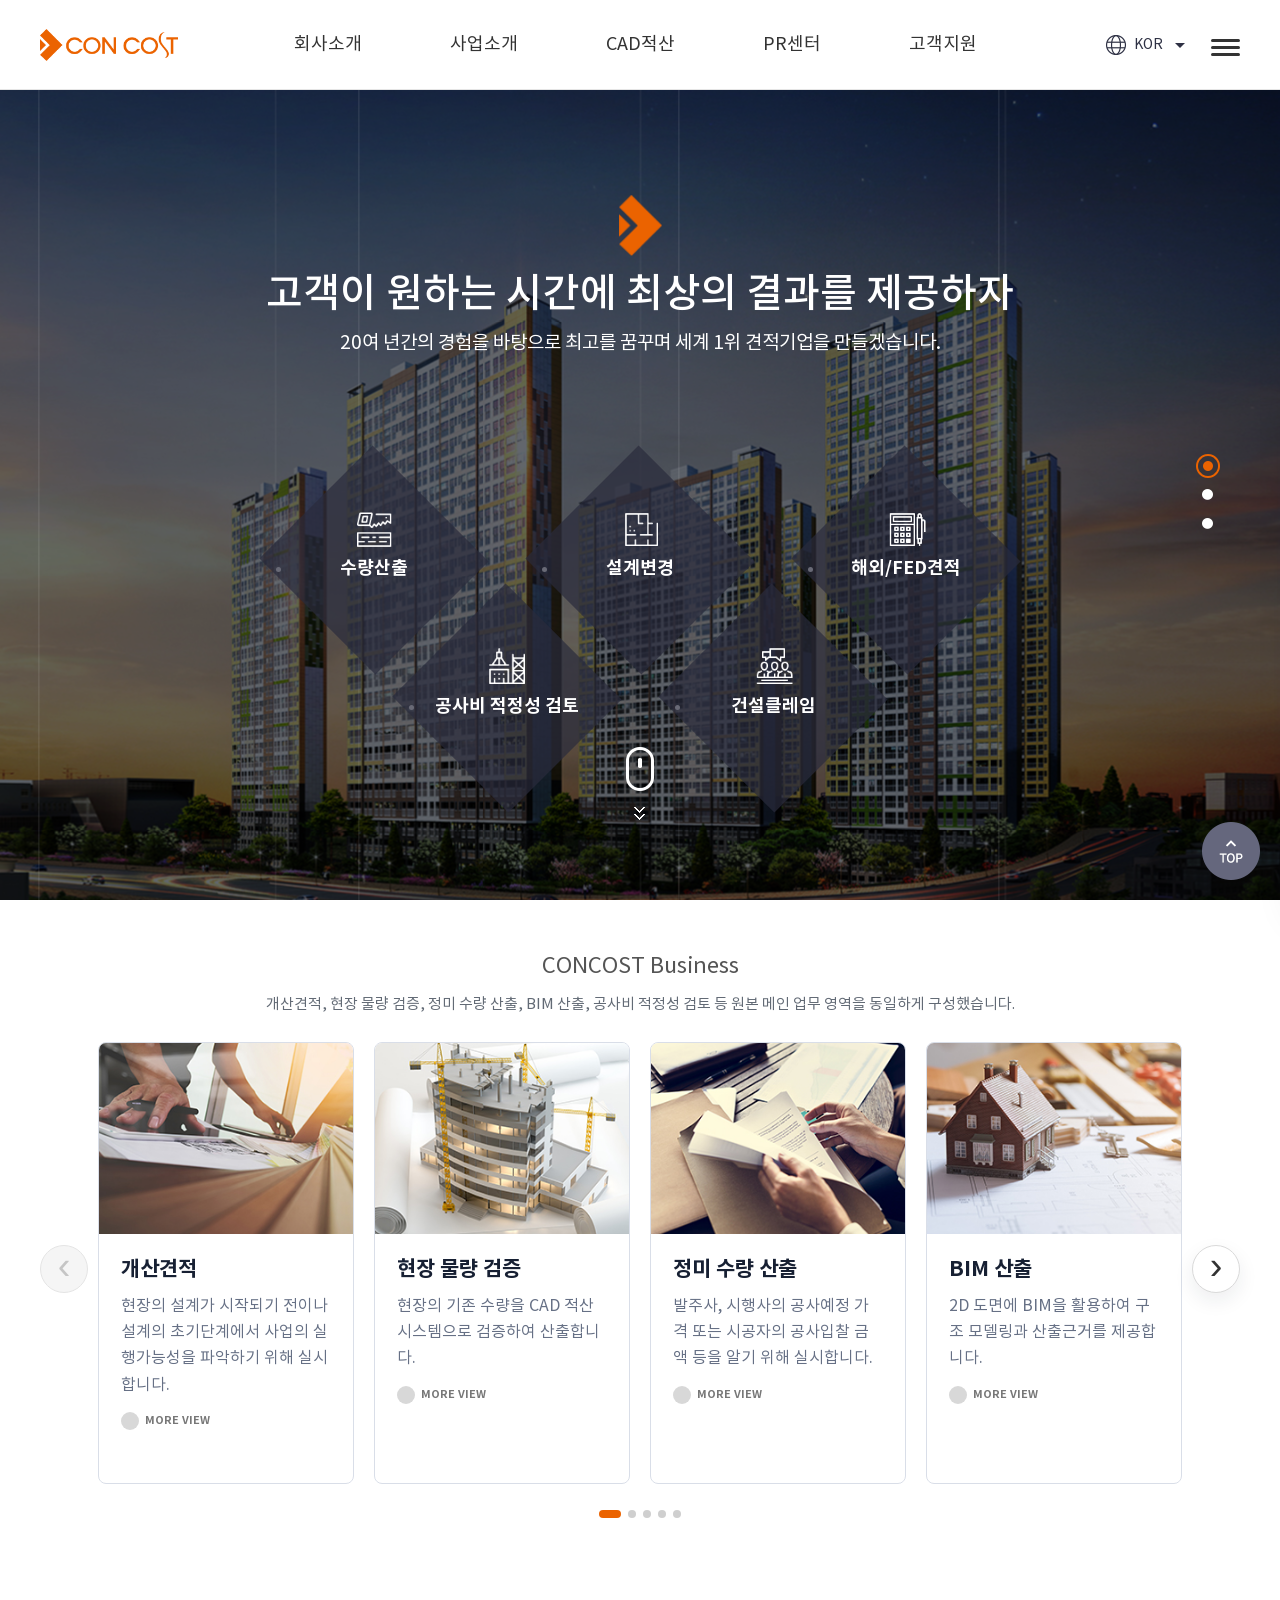
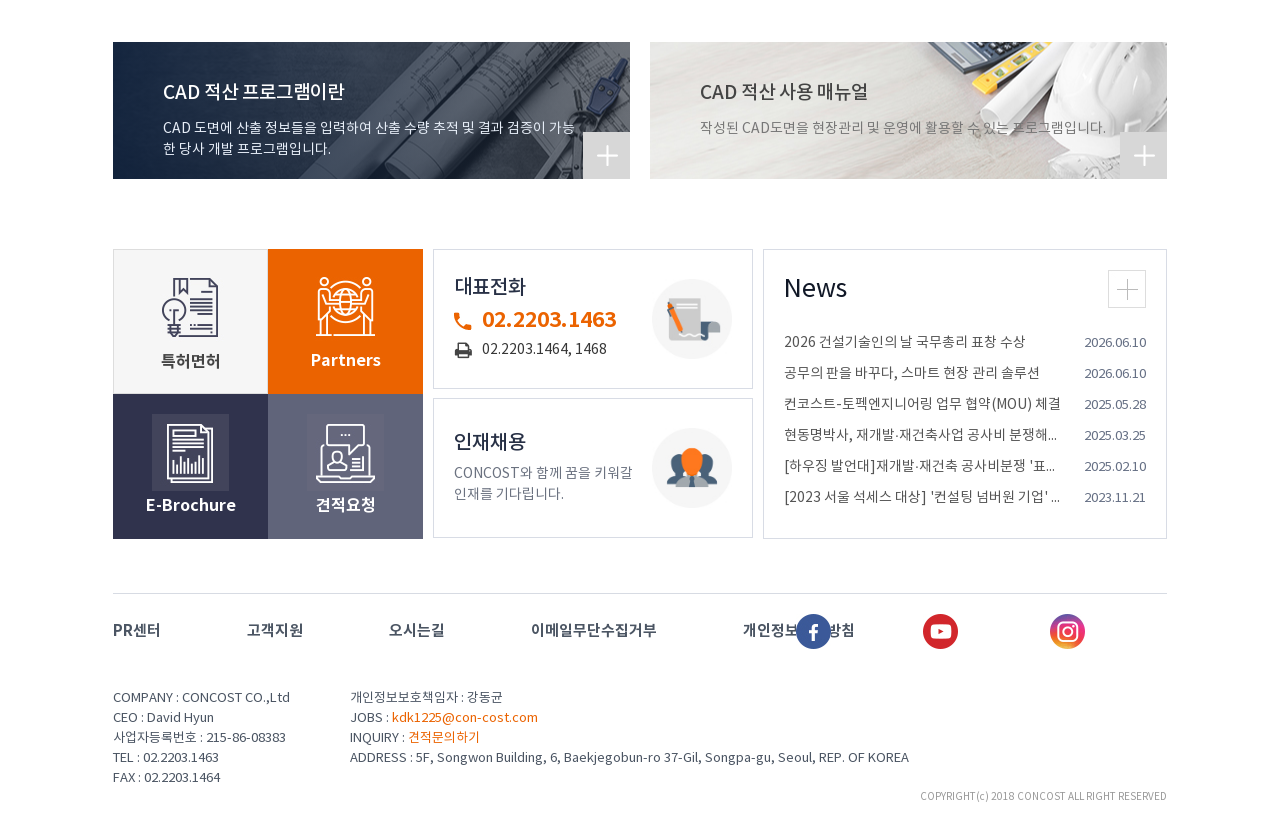
==== commit 5c943b67: "Center homepage hero text" ====
--- a/index.html
+++ b/index.html
@@ -9,10 +9,10 @@
     <meta property="og:title" content="CON COST">
     <meta property="og:description" content="공사비 컨설팅, 수량산출, CAD 적산, 견적요청">
     <meta property="og:image" content="images/main/visual0.jpg">
-    <link rel="stylesheet" href="styles.css?v=20260616-7">
+    <link rel="stylesheet" href="styles.css?v=20260617-3">
   </head>
   <body>
     <div id="app"></div>
-    <script src="app.js?v=20260616-7"></script>
+    <script src="app.js?v=20260617-3"></script>
   </body>
 </html>
--- a/styles.css
+++ b/styles.css
@@ -1090,6 +1090,205 @@
   color: #fff;
 }
 
+.sub-header {
+  background: #eb6300;
+}
+
+.sub-header::after {
+  background: rgba(0, 0, 0, 0.1);
+}
+
+.sub-header .brand {
+  width: 140px;
+  background: url("./images/layout/logo2.png") no-repeat 0 0;
+}
+
+.sub-header .brand-logo {
+  opacity: 0;
+}
+
+.sub-header .nav-link {
+  color: #f9b98a;
+}
+
+.sub-header .nav-item:hover .nav-link,
+.sub-header .nav-item.is-active .nav-link,
+.sub-header .nav-link.active {
+  color: #fff;
+}
+
+.sub-header .lang-toggle {
+  color: #fff;
+  background:
+    url("./images/layout/hd-lan-ico2.png") no-repeat 0 center,
+    url("./images/layout/hd-lan-spr2.png") no-repeat right center;
+}
+
+.sub-header .menu-button span {
+  background: #fff;
+}
+
+.sub-navi {
+  border-bottom: 1px solid #ddd;
+  background: #fff;
+}
+
+.sub-navi-inner {
+  width: 1054px;
+  margin: 0 auto;
+  font-size: 0;
+}
+
+.sub-navi span {
+  position: relative;
+  display: inline-block;
+  vertical-align: top;
+  border-right: 1px solid #ddd;
+  box-sizing: border-box;
+}
+
+.sub-navi span.home {
+  width: 60px;
+  height: 50px;
+  line-height: 50px;
+  font-size: 0;
+  border-left: 1px solid #ddd;
+  background: #fff url("./images/layout/navi-home.png") no-repeat 50% 50%;
+}
+
+.sub-navi span.home a {
+  display: block;
+  height: 100%;
+}
+
+.sub-navi button {
+  min-width: 220px;
+  height: 50px;
+  padding: 0 55px 0 25px;
+  color: #333;
+  font-size: 16px;
+  line-height: 50px;
+  text-align: left;
+  background: #fff url("./images/layout/navi-arrow.png") no-repeat 90% 50%;
+  border: 0;
+  border-radius: 0;
+  box-sizing: border-box;
+}
+
+.sub-navi ul {
+  position: absolute;
+  top: 50px;
+  left: 0;
+  z-index: 90;
+  display: none;
+  width: 100%;
+  background: #eee;
+  border-bottom: 2px solid #e55600;
+}
+
+.sub-navi .dep:hover ul,
+.sub-navi .dep:focus-within ul {
+  display: block;
+}
+
+.sub-navi li a {
+  display: block;
+  padding: 13px 25px;
+  color: #333;
+  font-size: 16px;
+  text-decoration: none;
+  border-top: 1px solid #ccc;
+}
+
+.sub-navi li.active a,
+.sub-navi li a:hover {
+  color: #fff;
+  background: #eb6300;
+}
+
+.sub-visual {
+  position: relative;
+  height: 280px;
+  overflow: hidden;
+  text-align: center;
+}
+
+.sub-visual img {
+  position: absolute;
+  top: 0;
+  left: 50%;
+  z-index: -1;
+  margin-left: -960px;
+}
+
+.sub-content {
+  position: relative;
+  width: 1054px;
+  margin: 70px auto 120px;
+}
+
+.sub-page-title {
+  position: relative;
+  padding-bottom: 20px;
+  margin-bottom: 50px;
+  border-bottom: 1px solid #ddd;
+}
+
+.sub-page-title h3 {
+  margin: 10px 0 0;
+  color: #444;
+  font-size: 35px;
+  font-weight: 300;
+  letter-spacing: 0;
+  text-align: center;
+}
+
+.aboutus {
+  position: relative;
+  min-height: 580px;
+  padding-right: 270px;
+}
+
+.aboutus h3 {
+  margin: 0 0 25px;
+  color: #333;
+  font-size: 32px;
+  font-weight: 400;
+  line-height: 48px;
+  letter-spacing: 0;
+}
+
+.aboutus p {
+  margin: 0 0 20px;
+  color: #666;
+  font-size: 17px;
+  line-height: 33px;
+  letter-spacing: 0;
+}
+
+.aboutus p strong {
+  color: #000;
+  font-size: 17px;
+  font-weight: 300;
+  line-height: 33px;
+}
+
+.aboutus p span {
+  color: #e76212;
+  font-size: 17px;
+  font-weight: 300;
+  line-height: 33px;
+}
+
+.aboutus .sign {
+  display: block;
+  margin-top: 25px;
+}
+
+.aboutus .sign img {
+  display: block;
+}
+
 .sub-title p {
   color: #e6edf7;
 }
@@ -2021,11 +2220,12 @@
 .hero-title-block {
   position: absolute;
   top: 105px;
-  left: 0;
+  left: 50%;
   z-index: 3;
-  width: 100%;
+  width: min(100%, 1180px);
+  max-width: calc(100% - 40px);
   text-align: center;
-  transform: translate3d(calc(var(--parallax-x, 0px) * -0.25), calc(var(--parallax-y, 0px) * -0.25), 0);
+  transform: translate3d(calc(-50% + (var(--parallax-x, 0px) * -0.25)), calc(var(--parallax-y, 0px) * -0.25), 0);
   transition: transform 0.12s ease-out;
   will-change: transform;
 }
@@ -2038,7 +2238,9 @@
 }
 
 .hero-title-block h1 {
-  margin: 15px 0 0;
+  width: 100%;
+  max-width: none;
+  margin: 15px auto 0;
   color: #fff;
   font-size: 40px;
   font-weight: 300;
@@ -2048,7 +2250,9 @@
 }
 
 .hero-title-block p {
-  margin: 10px 0 0;
+  width: 100%;
+  max-width: none;
+  margin: 10px auto 0;
   color: #fff;
   font-size: 19px;
   font-weight: 400;
@@ -2116,31 +2320,37 @@
   z-index: 2;
   display: block;
   margin-top: 5px;
+  padding: 0;
   color: #fff;
-  font-size: 20px;
+  font-size: 18px;
   font-weight: 600;
+  line-height: 1.25;
   letter-spacing: 0;
+  text-align: center;
+  white-space: nowrap;
+  box-sizing: border-box;
 }
 
 .visual-menu span {
   position: relative;
-  left: 50%;
   z-index: 2;
   display: none;
-  width: 220px;
-  margin-top: 5px;
-  margin-left: -110px;
+  width: 136px;
+  margin: 6px auto 0;
   color: #fff;
-  font-size: 14px;
+  font-size: 10px;
   font-weight: 200;
-  line-height: 20px;
+  line-height: 1.35;
   letter-spacing: 0;
-  white-space: nowrap;
+  word-break: keep-all;
+  overflow-wrap: break-word;
+  text-align: center;
+  box-sizing: border-box;
 }
 
 .visual-menu li::after {
   position: absolute;
-  bottom: 10px;
+  bottom: 4px;
   left: 50%;
   z-index: 2;
   display: none;
@@ -2165,8 +2375,12 @@
 }
 
 .visual-menu li:hover strong {
-  margin-top: 35px;
-  font-size: 22px;
+  width: 140px;
+  margin: 31px auto 0;
+  padding: 0;
+  font-size: 17px;
+  line-height: 1.2;
+  white-space: normal;
 }
 
 .visual-menu li:hover span,
@@ -2367,3 +2581,40 @@
   .visual-menu .mn4 { left: 68px; top: 72px; }
   .visual-menu .mn5 { left: 173px; top: 72px; }
 }
+
+@media (min-width: 1025px) {
+  .site-header.sub-header {
+    background: #eb6300;
+  }
+
+  .site-header.sub-header .brand {
+    width: 140px;
+    background: url("./images/layout/logo2.png") no-repeat 0 0;
+  }
+
+  .site-header.sub-header .brand-logo {
+    opacity: 0;
+  }
+
+  .site-header.sub-header .nav-link {
+    color: #f9b98a;
+  }
+
+  .site-header.sub-header .nav-item:hover .nav-link,
+  .site-header.sub-header .nav-item.is-active .nav-link,
+  .site-header.sub-header .nav-link.active {
+    color: #fff;
+  }
+
+  .site-header.sub-header .lang-toggle {
+    color: #fff;
+    background:
+      url("./images/layout/hd-lan-ico2.png") no-repeat 0 center,
+      url("./images/layout/hd-lan-spr2.png") no-repeat right center;
+  }
+
+  .site-header.sub-header .menu-button span,
+  .site-header.sub-header .menu-button.active span {
+    background: #fff;
+  }
+}
